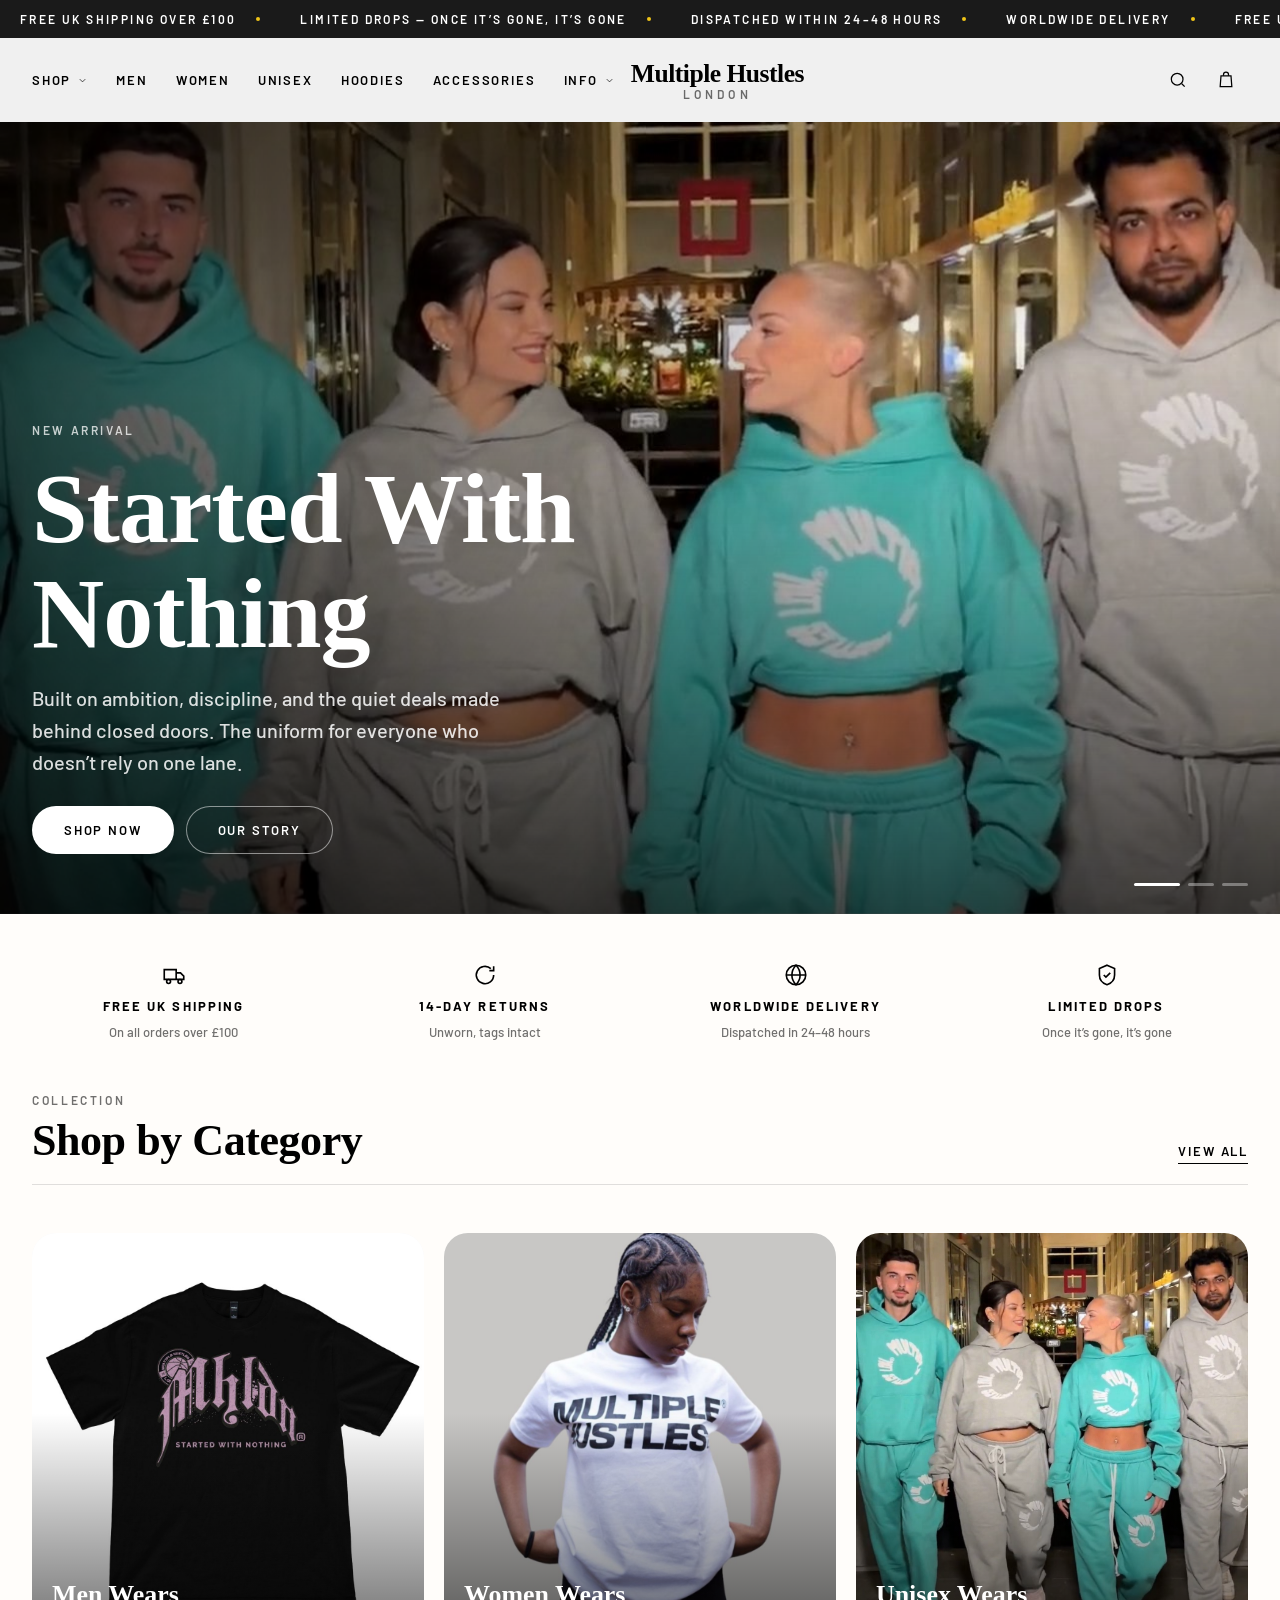
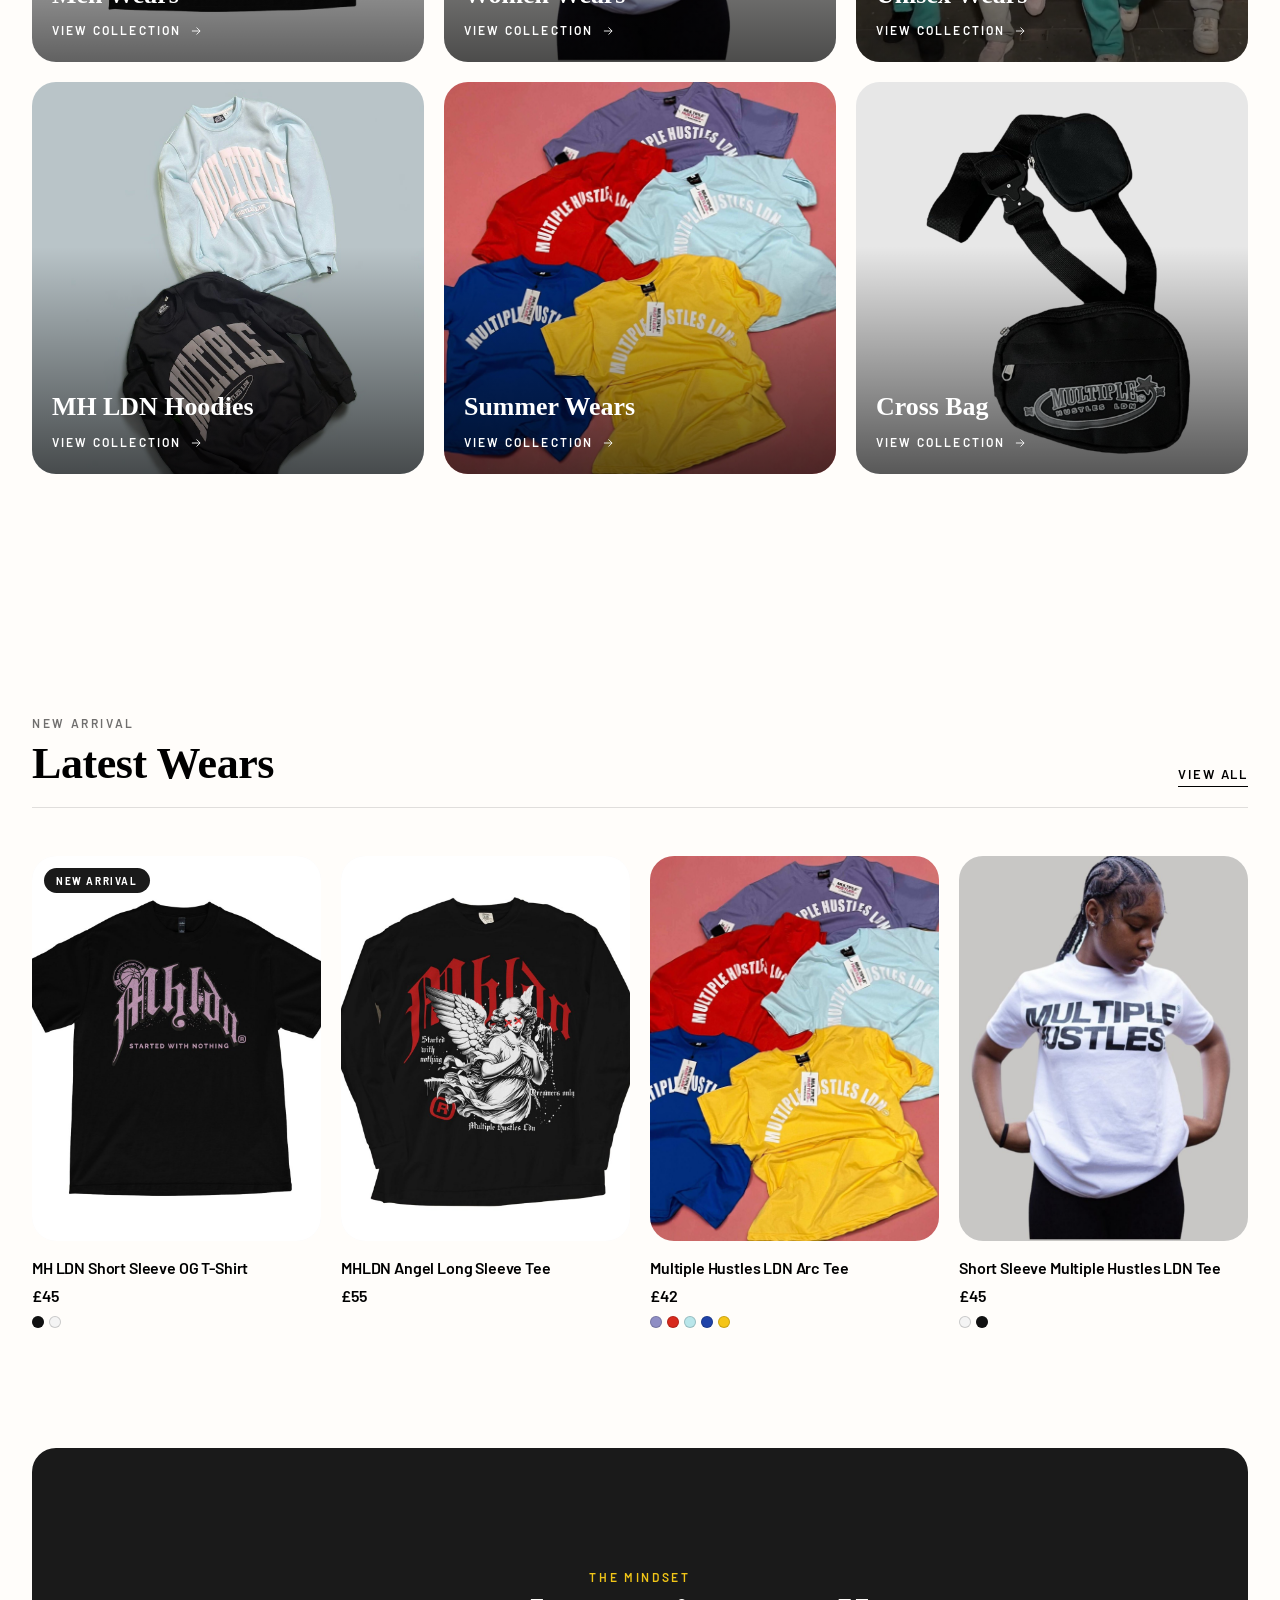
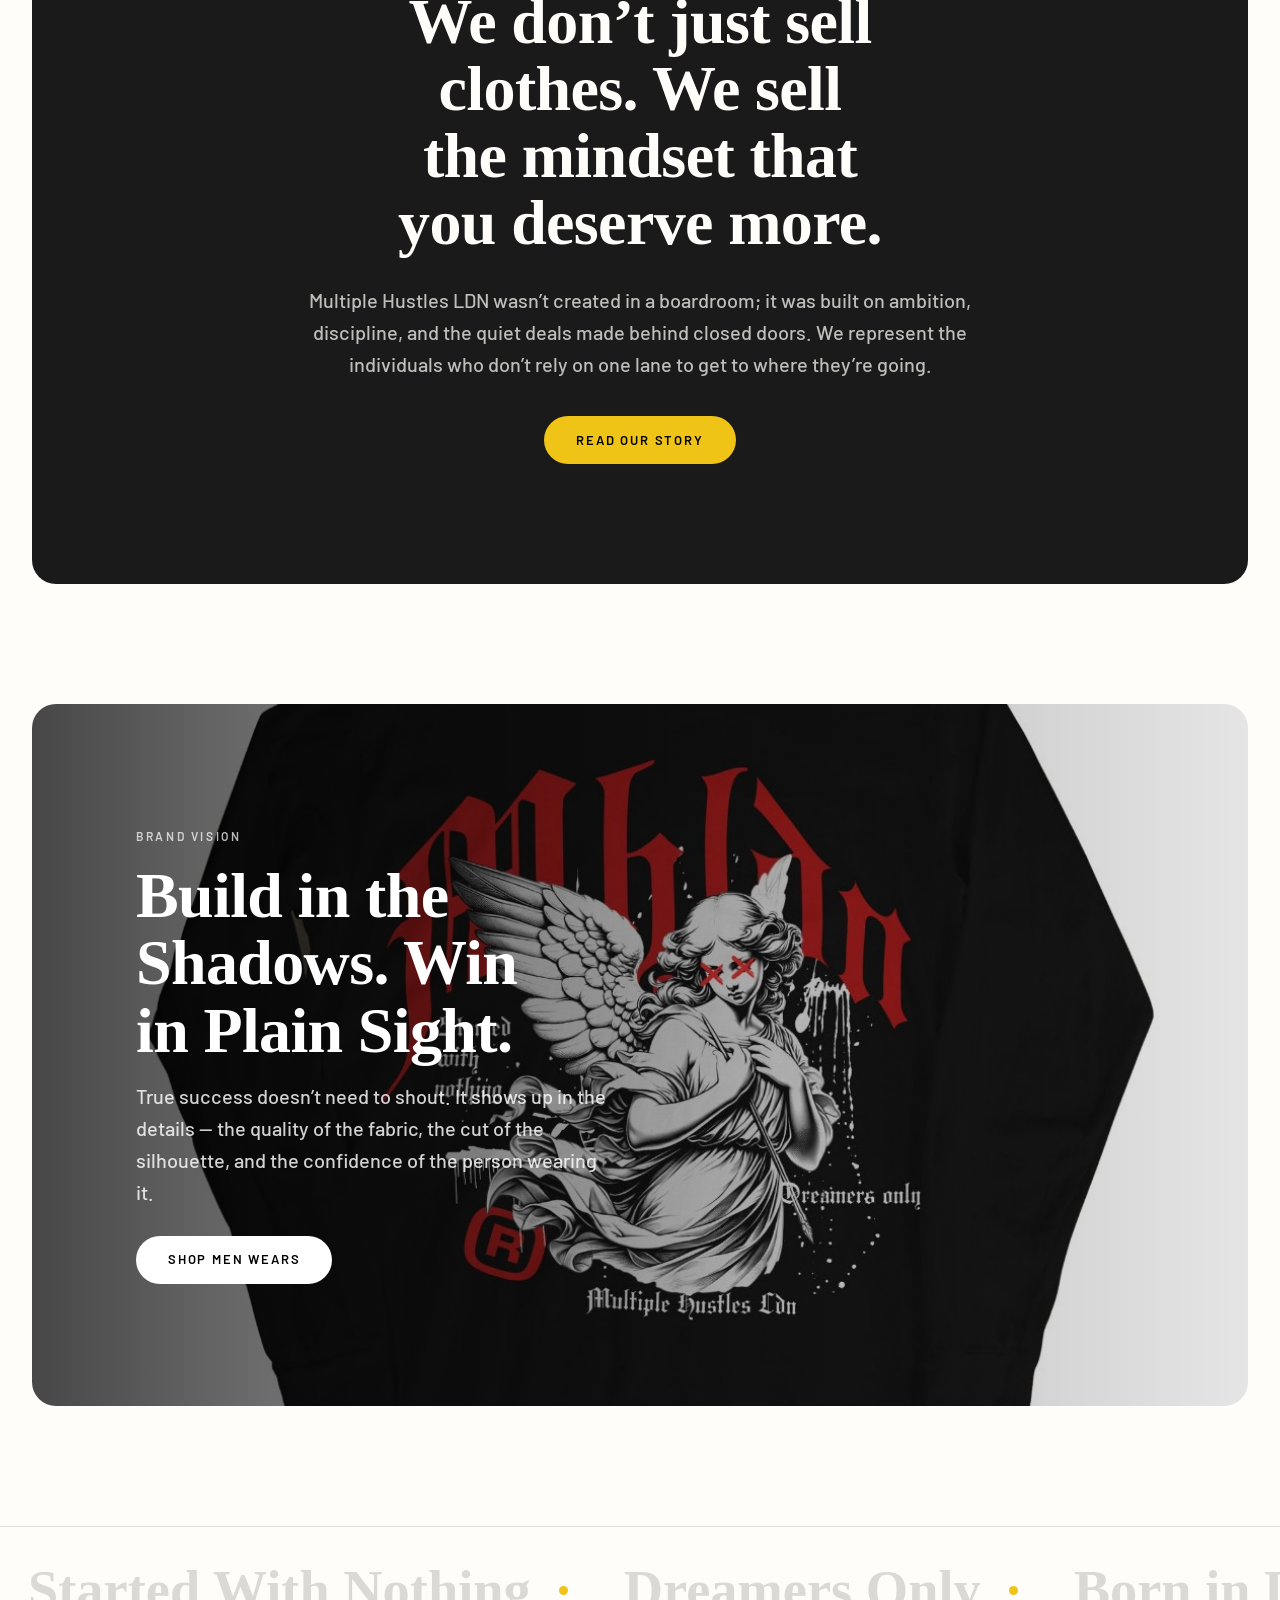
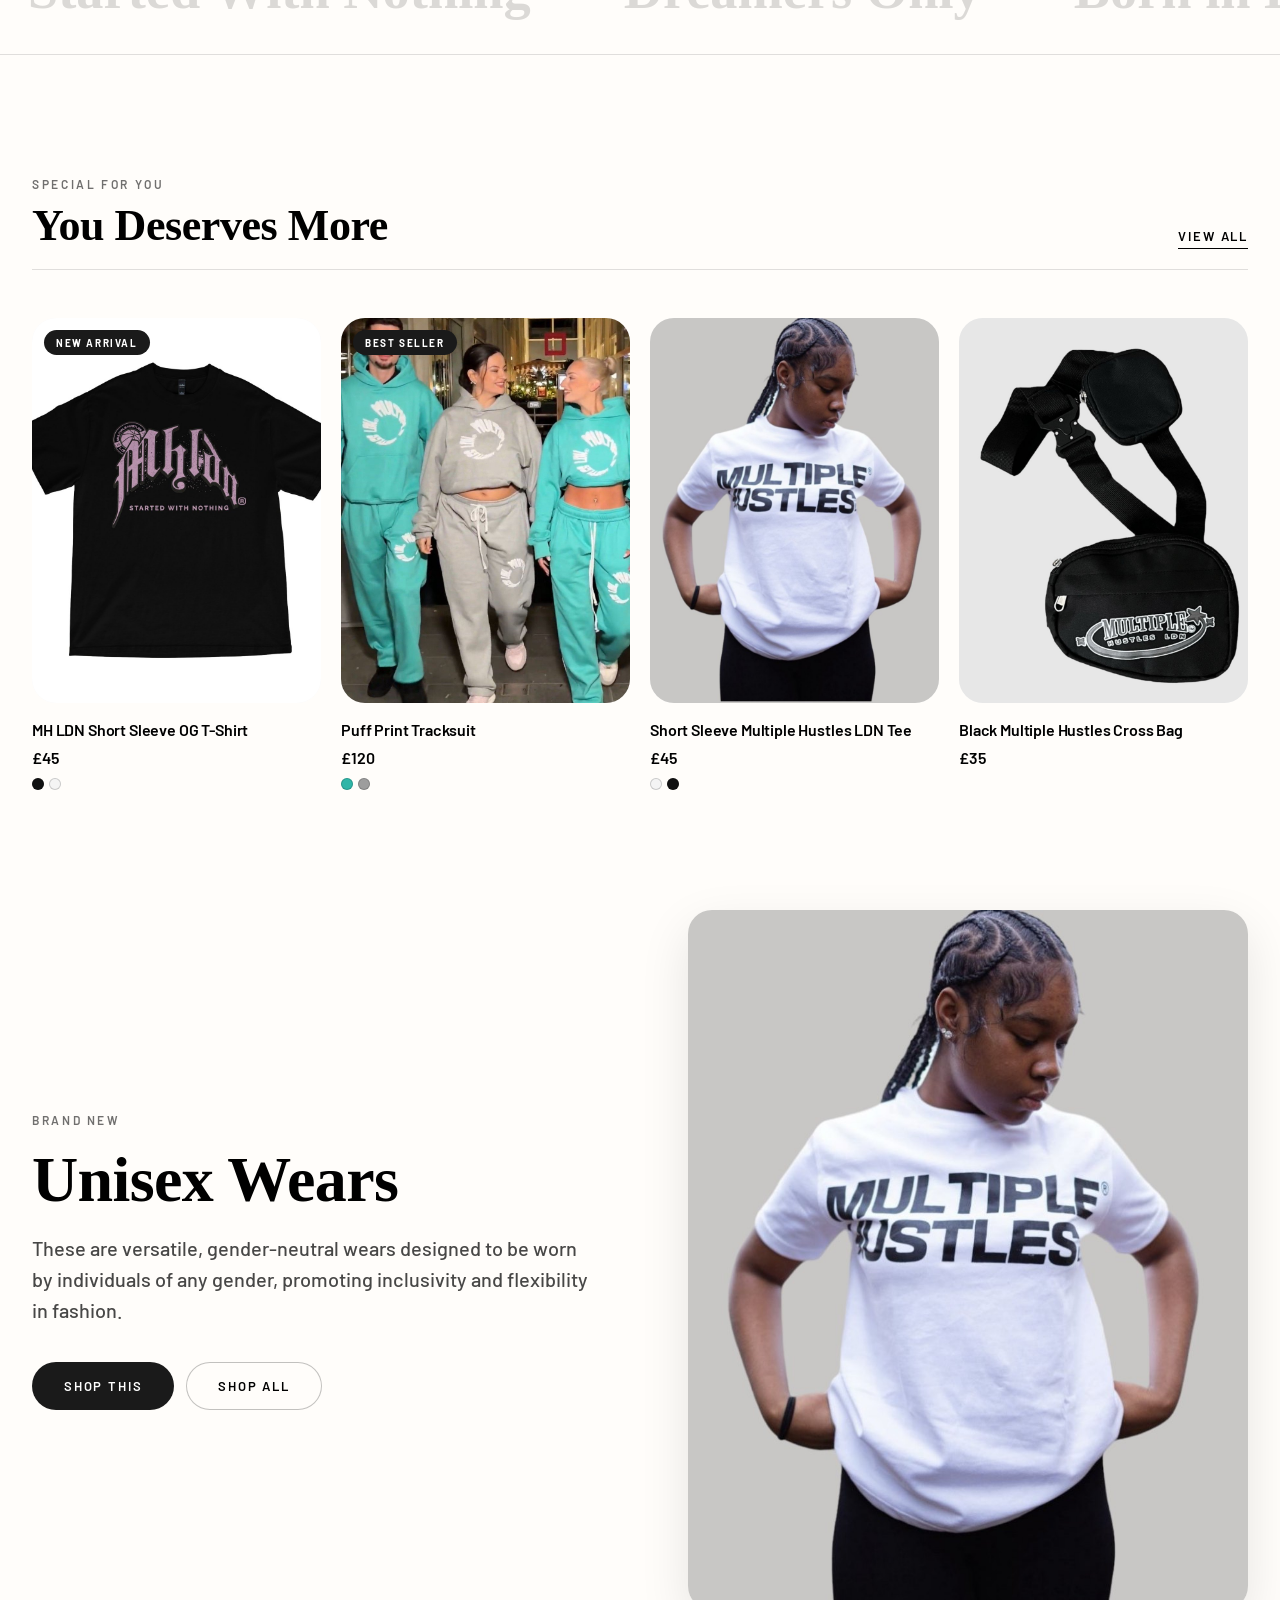
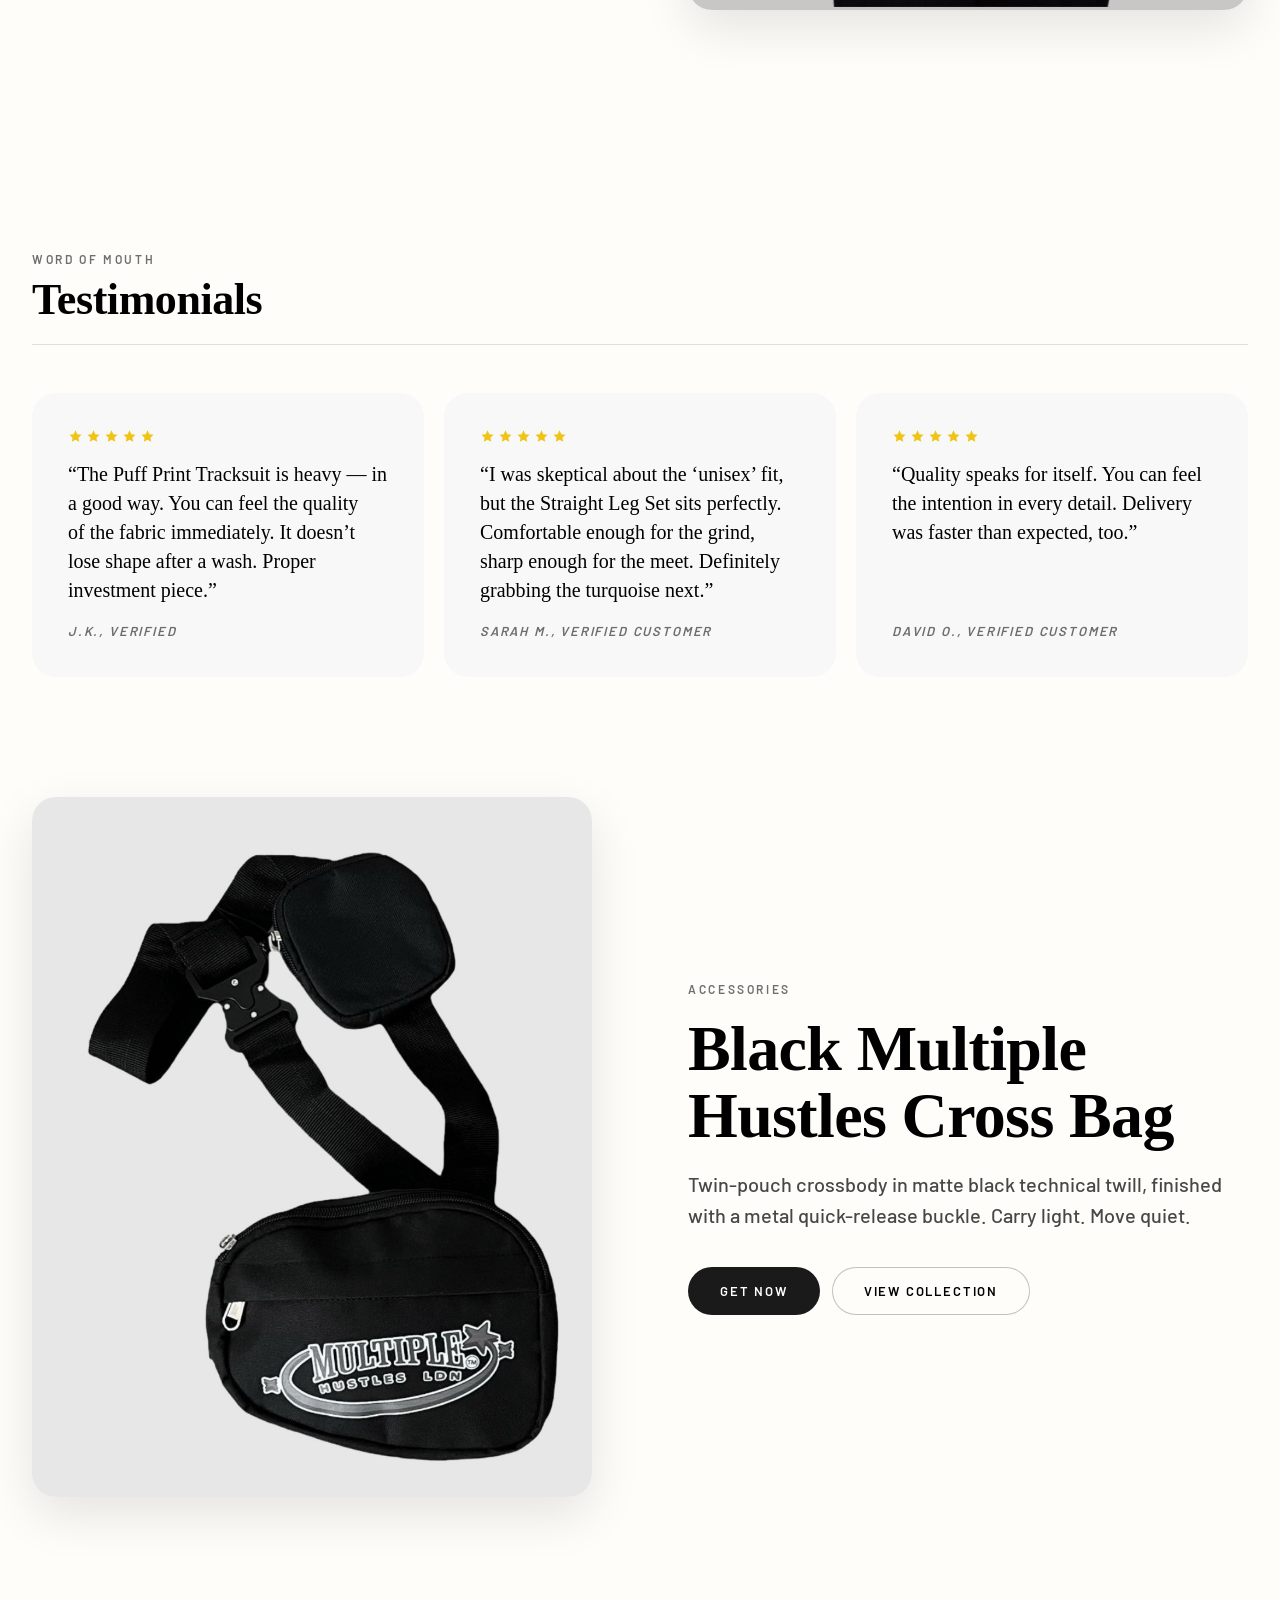
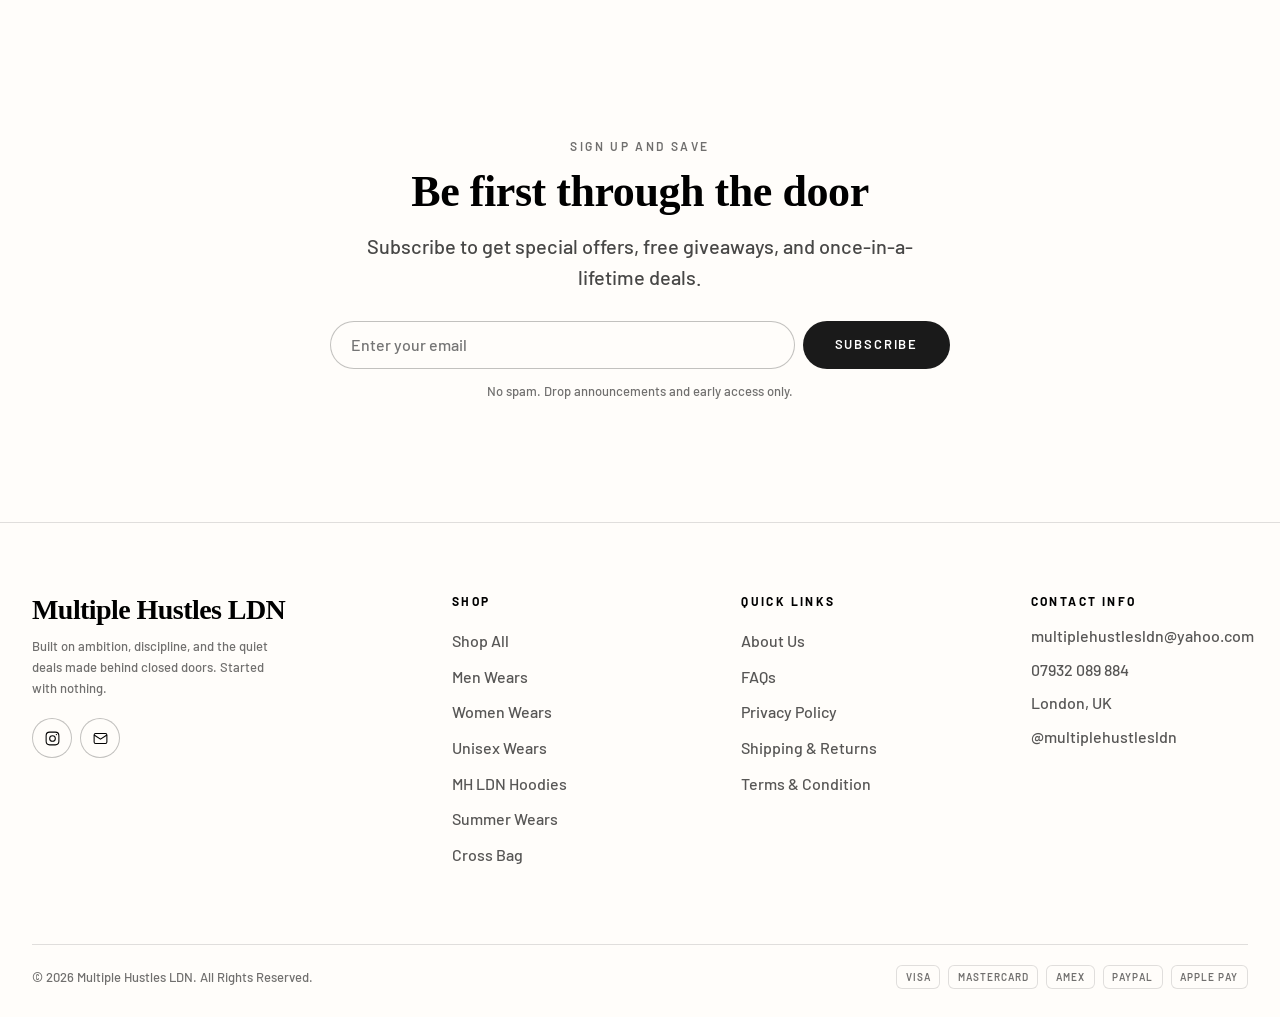
==== index.html @ ed295103 "Rebuild the storefront as a premium editorial site Full redesign of multiplehustlesldn.online. The b" ====
<!DOCTYPE html>
<html lang="en" class="no-js">
<head>
<meta charset="utf-8">
<meta name="viewport" content="width=device-width, initial-scale=1">
<title>Multiple Hustles LDN — Started With Nothing</title>
<meta name="description" content="Multiple Hustles LDN. Limited-drop London streetwear built on ambition and discipline — heavyweight tees, puff-print tracksuits and unisex essentials. Free UK shipping over £100.">
<link rel="preload" href="assets/fonts/crimson-pro-700-latin.woff2" as="font" type="font/woff2" crossorigin>
<link rel="preload" href="assets/fonts/barlow-500-latin.woff2" as="font" type="font/woff2" crossorigin>
<link rel="stylesheet" href="assets/css/theme.css">
<link rel="icon" href="data:image/svg+xml,<svg xmlns='http://www.w3.org/2000/svg' viewBox='0 0 32 32'><rect width='32' height='32' rx='7' fill='%231a1a1a'/><text x='16' y='22' font-family='Georgia,serif' font-size='15' font-weight='700' fill='%23fffdfa' text-anchor='middle'>M</text></svg>">
<meta property="og:title" content="Multiple Hustles LDN — Started With Nothing">
<meta property="og:description" content="Limited-drop London streetwear for the ones who don't rely on one lane.">
<meta property="og:type" content="website">
<meta property="og:image" content="assets/img/tracksuit-lifestyle.jpg">
<script type="module" src="assets/js/site.js"></script>
<script type="module" src="assets/js/home.js"></script>
</head>
<body>

<a class="skip-link" href="#main">Skip to content</a>

<svg width="0" height="0" style="position:absolute" aria-hidden="true" focusable="false">
  <symbol id="i-star" viewBox="0 0 24 24" fill="currentColor"><path d="m12 2 2.9 6.2 6.6.9-4.8 4.7 1.2 6.7L12 17.3 6.1 20.5l1.2-6.7L2.5 9.1l6.6-.9L12 2Z"/></symbol>
  <symbol id="i-truck" viewBox="0 0 24 24" fill="none" stroke="currentColor" stroke-width="1.5"><path d="M3 7h11v9H3zM14 10h4l3 3v3h-7z"/><circle cx="7" cy="18" r="1.8"/><circle cx="17.5" cy="18" r="1.8"/></symbol>
  <symbol id="i-refresh" viewBox="0 0 24 24" fill="none" stroke="currentColor" stroke-width="1.5"><path d="M20 12a8 8 0 1 1-2.6-5.9"/><path d="M20 4v4h-4"/></symbol>
  <symbol id="i-globe" viewBox="0 0 24 24" fill="none" stroke="currentColor" stroke-width="1.5"><circle cx="12" cy="12" r="9"/><path d="M3 12h18M12 3c2.5 2.6 3.8 5.7 3.8 9S14.5 18.4 12 21c-2.5-2.6-3.8-5.7-3.8-9S9.5 5.6 12 3Z"/></symbol>
  <symbol id="i-shield" viewBox="0 0 24 24" fill="none" stroke="currentColor" stroke-width="1.5"><path d="M12 3l7 3v6c0 4.2-2.9 7.6-7 9-4.1-1.4-7-4.8-7-9V6l7-3Z"/><path d="m9 12 2 2 4-4"/></symbol>
</svg>

<div data-site-header></div>

<main id="main">

  <!-- ============================================================ Hero -->
  <section class="hero" data-hero aria-label="Featured collections">

    <div class="hero__slide is-active">
      <div class="hero__media">
        <img style="--focal:50% 10%" src="assets/img/tracksuit-lifestyle.jpg" alt="Four people walking through a London arcade in matching turquoise and grey Multiple Hustles LDN tracksuits" width="1284" height="1403" fetchpriority="high">
      </div>
      <div class="container">
        <div class="hero__content">
          <p class="eyebrow hero__eyebrow">New Arrival</p>
          <h1 class="hero__title">Started With Nothing</h1>
          <p class="hero__text">Built on ambition, discipline, and the quiet deals made behind closed doors. The uniform for everyone who doesn’t rely on one lane.</p>
          <div class="hero__cta">
            <a class="btn btn--light" href="collection.html?c=all">Shop Now</a>
            <a class="btn btn--outline" href="about.html" style="--btn-fg:#fff;box-shadow:inset 0 0 0 1px rgba(255,255,255,.5)">Our Story</a>
          </div>
        </div>
      </div>
    </div>

    <div class="hero__slide">
      <div class="hero__media">
        <img style="--focal:50% 50%" src="assets/img/crewneck-puff-pair.jpg" alt="Ice blue and black puff-print crewneck sweatshirts laid flat" width="1280" height="1280" loading="lazy">
      </div>
      <div class="container">
        <div class="hero__content">
          <p class="eyebrow hero__eyebrow">Heavyweight Fleece</p>
          <h2 class="hero__title">The Puff Print Edit</h2>
          <p class="hero__text">380gsm brushed-back fleece with a raised puff lockup. Heavy — in a good way. It doesn’t lose shape after a wash.</p>
          <div class="hero__cta">
            <a class="btn btn--light" href="collection.html?c=mh-ldn-hoodies">Shop Hoodies</a>
          </div>
        </div>
      </div>
    </div>

    <div class="hero__slide">
      <div class="hero__media">
        <img style="--focal:50% 50%" src="assets/img/tees-flatlay.jpg" alt="Multiple Hustles LDN arc tees laid out in lilac, red, ice blue, royal blue and yellow" width="2048" height="2048" loading="lazy">
      </div>
      <div class="container">
        <div class="hero__content">
          <p class="eyebrow hero__eyebrow">Shop Today</p>
          <h2 class="hero__title">The Full Colour Run</h2>
          <p class="hero__text">The arc tee in five colourways. Limited drop — once it’s gone, it’s gone.</p>
          <div class="hero__cta">
            <a class="btn btn--light" href="collection.html?c=winter-wear">Shop Summer Wears</a>
          </div>
        </div>
      </div>
    </div>

    <div class="hero__dots" role="tablist" aria-label="Choose slide">
      <button class="hero__dot is-active" type="button" role="tab" aria-label="Slide 1"></button>
      <button class="hero__dot" type="button" role="tab" aria-label="Slide 2"></button>
      <button class="hero__dot" type="button" role="tab" aria-label="Slide 3"></button>
    </div>
  </section>

  <!-- ====================================================== Value props -->
  <section class="section section--tight">
    <div class="container">
      <ul class="values">
        <li class="value" data-reveal>
          <svg aria-hidden="true"><use href="#i-truck"/></svg>
          <h3>Free UK Shipping</h3>
          <p>On all orders over £100</p>
        </li>
        <li class="value" data-reveal>
          <svg aria-hidden="true"><use href="#i-refresh"/></svg>
          <h3>14-Day Returns</h3>
          <p>Unworn, tags intact</p>
        </li>
        <li class="value" data-reveal>
          <svg aria-hidden="true"><use href="#i-globe"/></svg>
          <h3>Worldwide Delivery</h3>
          <p>Dispatched in 24–48 hours</p>
        </li>
        <li class="value" data-reveal>
          <svg aria-hidden="true"><use href="#i-shield"/></svg>
          <h3>Limited Drops</h3>
          <p>Once it’s gone, it’s gone</p>
        </li>
      </ul>
    </div>
  </section>

  <!-- ==================================================== Collections -->
  <section class="section section--flush-top" aria-labelledby="collections-heading">
    <div class="container">
      <div class="section-head">
        <div class="section-head__meta">
          <p class="eyebrow">Collection</p>
          <h2 class="section-head__title" id="collections-heading">Shop by Category</h2>
        </div>
        <a class="link" href="collections.html">View all</a>
      </div>
      <div class="collection-grid" data-collection-list></div>
    </div>
  </section>

  <!-- ================================================== New arrivals -->
  <section class="section" aria-labelledby="new-heading">
    <div class="container">
      <div class="section-head">
        <div class="section-head__meta">
          <p class="eyebrow">New Arrival</p>
          <h2 class="section-head__title" id="new-heading">Latest Wears</h2>
        </div>
        <a class="link" href="collection.html?c=all">View all</a>
      </div>
      <div class="product-grid" data-featured-new></div>
    </div>
  </section>

  <!-- ====================================================== Manifesto -->
  <section class="section section--flush-top">
    <div class="container">
      <div class="manifesto" data-reveal>
        <p class="eyebrow">The Mindset</p>
        <h2 class="manifesto__title">We don’t just sell clothes. We sell the mindset that you deserve more.</h2>
        <p class="manifesto__text">Multiple Hustles LDN wasn’t created in a boardroom; it was built on ambition, discipline, and the quiet deals made behind closed doors. We represent the individuals who don’t rely on one lane to get to where they’re going.</p>
        <a class="btn btn--gold" href="about.html" style="margin-top:var(--space-7)">Read Our Story</a>
      </div>
    </div>
  </section>

  <!-- ============================================= Editorial overlay -->
  <section class="section section--flush-top">
    <div class="container">
      <article class="editorial" data-reveal>
        <div class="editorial__media">
          <img src="assets/img/tee-angel-longsleeve.jpg" alt="Black long sleeve tee with an oxblood MHLDN wordmark and renaissance angel graphic" width="1200" height="1200" loading="lazy">
        </div>
        <div class="container">
          <div class="editorial__body">
            <p class="eyebrow" style="color:rgba(255,255,255,.72)">Brand Vision</p>
            <h2 class="editorial__title">Build in the Shadows. Win in Plain Sight.</h2>
            <p class="editorial__text">True success doesn’t need to shout. It shows up in the details — the quality of the fabric, the cut of the silhouette, and the confidence of the person wearing it.</p>
            <a class="btn btn--light" href="collection.html?c=men-wears">Shop Men Wears</a>
          </div>
        </div>
      </article>
    </div>
  </section>

  <!-- ========================================================== Strip -->
  <div class="strip" aria-hidden="true">
    <div class="strip__track">
      <div class="strip__group">
        <span class="strip__item">Started With Nothing</span>
        <span class="strip__item">Dreamers Only</span>
        <span class="strip__item">Born in London</span>
        <span class="strip__item">Limited Drops</span>
      </div>
      <div class="strip__group">
        <span class="strip__item">Started With Nothing</span>
        <span class="strip__item">Dreamers Only</span>
        <span class="strip__item">Born in London</span>
        <span class="strip__item">Limited Drops</span>
      </div>
    </div>
  </div>

  <!-- ================================================ Curated edit -->
  <section class="section" aria-labelledby="curated-heading">
    <div class="container">
      <div class="section-head">
        <div class="section-head__meta">
          <p class="eyebrow">Special For You</p>
          <h2 class="section-head__title" id="curated-heading">You Deserves More</h2>
        </div>
        <a class="link" href="collection.html?c=you-deserves-more-1">View all</a>
      </div>
      <div class="product-grid" data-featured-curated></div>
    </div>
  </section>

  <!-- =================================================== Unisex split -->
  <section class="section section--flush-top">
    <div class="container">
      <div class="split split--reverse">
        <div class="split__media" data-reveal>
          <img src="assets/img/tee-arc-white-model.jpg" alt="Model wearing a white Multiple Hustles LDN block-logo tee" width="1080" height="1080" loading="lazy">
        </div>
        <div data-reveal>
          <p class="eyebrow">Brand New</p>
          <h2 class="split__title">Unisex Wears</h2>
          <p class="lede">These are versatile, gender-neutral wears designed to be worn by individuals of any gender, promoting inclusivity and flexibility in fashion.</p>
          <div style="display:flex;flex-wrap:wrap;gap:var(--space-3);margin-top:var(--space-7)">
            <a class="btn" href="collection.html?c=unisex-wears">Shop This</a>
            <a class="btn btn--outline" href="collection.html?c=all">Shop All</a>
          </div>
        </div>
      </div>
    </div>
  </section>

  <!-- ================================================== Testimonials -->
  <section class="section" aria-labelledby="testimonials-heading">
    <div class="container">
      <div class="section-head">
        <div class="section-head__meta">
          <p class="eyebrow">Word of Mouth</p>
          <h2 class="section-head__title" id="testimonials-heading">Testimonials</h2>
        </div>
      </div>
      <div class="testimonial-grid">
        <blockquote class="testimonial" data-reveal>
          <div class="testimonial__stars" aria-label="5 out of 5 stars">
            <svg aria-hidden="true"><use href="#i-star"/></svg>
            <svg aria-hidden="true"><use href="#i-star"/></svg>
            <svg aria-hidden="true"><use href="#i-star"/></svg>
            <svg aria-hidden="true"><use href="#i-star"/></svg>
            <svg aria-hidden="true"><use href="#i-star"/></svg>
          </div>
          <p class="testimonial__quote">“The Puff Print Tracksuit is heavy — in a good way. You can feel the quality of the fabric immediately. It doesn’t lose shape after a wash. Proper investment piece.”</p>
          <cite class="testimonial__author">J.K., Verified</cite>
        </blockquote>

        <blockquote class="testimonial" data-reveal>
          <div class="testimonial__stars" aria-label="5 out of 5 stars">
            <svg aria-hidden="true"><use href="#i-star"/></svg>
            <svg aria-hidden="true"><use href="#i-star"/></svg>
            <svg aria-hidden="true"><use href="#i-star"/></svg>
            <svg aria-hidden="true"><use href="#i-star"/></svg>
            <svg aria-hidden="true"><use href="#i-star"/></svg>
          </div>
          <p class="testimonial__quote">“I was skeptical about the ‘unisex’ fit, but the Straight Leg Set sits perfectly. Comfortable enough for the grind, sharp enough for the meet. Definitely grabbing the turquoise next.”</p>
          <cite class="testimonial__author">Sarah M., Verified Customer</cite>
        </blockquote>

        <blockquote class="testimonial" data-reveal>
          <div class="testimonial__stars" aria-label="5 out of 5 stars">
            <svg aria-hidden="true"><use href="#i-star"/></svg>
            <svg aria-hidden="true"><use href="#i-star"/></svg>
            <svg aria-hidden="true"><use href="#i-star"/></svg>
            <svg aria-hidden="true"><use href="#i-star"/></svg>
            <svg aria-hidden="true"><use href="#i-star"/></svg>
          </div>
          <p class="testimonial__quote">“Quality speaks for itself. You can feel the intention in every detail. Delivery was faster than expected, too.”</p>
          <cite class="testimonial__author">David O., Verified Customer</cite>
        </blockquote>
      </div>
    </div>
  </section>

  <!-- =================================================== Accessories -->
  <section class="section section--flush-top">
    <div class="container">
      <div class="split">
        <div class="split__media" data-reveal>
          <img src="assets/img/cross-bag-black.jpg" alt="Black Multiple Hustles LDN twin-pouch crossbody bag" width="1200" height="1200" loading="lazy">
        </div>
        <div data-reveal>
          <p class="eyebrow">Accessories</p>
          <h2 class="split__title">Black Multiple Hustles Cross Bag</h2>
          <p class="lede">Twin-pouch crossbody in matte black technical twill, finished with a metal quick-release buckle. Carry light. Move quiet.</p>
          <div style="display:flex;flex-wrap:wrap;gap:var(--space-3);margin-top:var(--space-7)">
            <a class="btn" href="product.html?p=black-multiple-hustles-cross-bag">Get Now</a>
            <a class="btn btn--outline" href="collection.html?c=you-deserves-more">View Collection</a>
          </div>
        </div>
      </div>
    </div>
  </section>

  <!-- ==================================================== Newsletter -->
  <section class="section">
    <div class="container">
      <div class="newsletter" data-reveal>
        <p class="eyebrow">Sign up and save</p>
        <h2 class="newsletter__title">Be first through the door</h2>
        <p class="lede">Subscribe to get special offers, free giveaways, and once-in-a-lifetime deals.</p>
        <form class="field-inline" data-newsletter novalidate>
          <label class="visually-hidden" for="newsletter-email">Email address</label>
          <input id="newsletter-email" type="email" name="email" placeholder="Enter your email" required autocomplete="email">
          <button class="btn" type="submit">Subscribe</button>
        </form>
        <p class="form-note">No spam. Drop announcements and early access only.</p>
      </div>
    </div>
  </section>

</main>

<div data-site-footer></div>
</body>
</html>
---- assets/css/theme.css ----
/* ==========================================================================
   Multiple Hustles LDN — Theme
   Design language: editorial luxury commerce.
   Warm paper ground, high-contrast ink, serif display, tight sans utility type,
   pill actions, generous negative space, soft-lifted blocks.
   ========================================================================== */

@import url('../fonts/fonts.css');

/* --------------------------------------------------------------------------
   1. Tokens
   -------------------------------------------------------------------------- */

:root {
  /* Colour — stored as raw channels so opacity can be composed inline. */
  --paper: 255 253 250;
  --ink: 0 0 0;
  --ink-soft: 26 26 26;
  --card: 248 248 248;
  --header: 240 240 240;
  --gold: 240 196 23;
  --oxblood: 71 4 4;
  --white: 255 255 255;

  --border: rgb(var(--ink) / 0.12);
  --border-strong: rgb(var(--ink) / 0.24);
  --muted: rgb(var(--ink) / 0.56);

  /* Type */
  --font-display: 'Crimson Pro', 'Iowan Old Style', 'Palatino Linotype', Palatino, Georgia, serif;
  --font-body: 'Barlow', -apple-system, BlinkMacSystemFont, 'Segoe UI', Helvetica, Arial, sans-serif;

  --text-xs: 0.625rem;
  --text-sm: 0.6875rem;
  --text-base: 0.8125rem;
  --text-lg: 1rem;

  --display-xs: clamp(1.5rem, 1.2rem + 1.5vw, 2rem);
  --display-sm: clamp(1.875rem, 1.4rem + 2.4vw, 2.75rem);
  --display-md: clamp(2.25rem, 1.5rem + 3.6vw, 4rem);
  --display-lg: clamp(2.75rem, 1.4rem + 6.4vw, 6.25rem);

  /* Space scale */
  --space-1: 0.25rem;
  --space-2: 0.5rem;
  --space-3: 0.75rem;
  --space-4: 1rem;
  --space-5: 1.25rem;
  --space-6: 1.75rem;
  --space-7: 2.25rem;
  --space-8: 3rem;
  --space-9: 3.75rem;
  --space-10: 4.5rem;
  --space-12: 6rem;
  --space-14: 7.5rem;

  /* Layout */
  --container: 1700px;
  --container-narrow: 1450px;
  --gutter: 1.25rem;
  --section-space: var(--space-10);
  --header-height: 68px;

  /* Shape */
  --radius-sm: 0.375rem;
  --radius: 0.75rem;
  --radius-block: 1.5rem;
  --radius-pill: 3.75rem;

  --shadow-sm: 0 2px 8px rgb(var(--ink) / 0.08);
  --shadow-block: 0 18px 50px rgb(var(--ink) / 0.1);
  --shadow-lift: 0 26px 70px rgb(var(--ink) / 0.16);

  /* Motion */
  --ease: cubic-bezier(0.2, 0.7, 0.3, 1);
  --ease-out: cubic-bezier(0.16, 1, 0.3, 1);
  --dur: 0.45s;
}

@media (min-width: 1000px) {
  :root {
    --text-xs: 0.75rem;
    --text-sm: 0.8125rem;
    --text-base: 1rem;
    --text-lg: 1.25rem;
    --gutter: 2rem;
    --section-space: var(--space-14);
    --header-height: 84px;
  }
}

/* --------------------------------------------------------------------------
   2. Reset
   -------------------------------------------------------------------------- */

*,
*::before,
*::after { box-sizing: border-box; }

* { margin: 0; }

html {
  -webkit-text-size-adjust: 100%;
  scroll-behavior: smooth;
}

body {
  background-color: rgb(var(--paper));
  color: rgb(var(--ink));
  font-family: var(--font-body);
  font-weight: 500;
  font-size: var(--text-base);
  line-height: 1.6;
  -webkit-font-smoothing: antialiased;
  -moz-osx-font-smoothing: grayscale;
  overflow-x: hidden;
}

body.is-locked { overflow: hidden; }

img, svg, video { display: block; max-width: 100%; }
img { height: auto; }

button, input, select, textarea {
  font: inherit;
  color: inherit;
}

button { background: none; border: 0; cursor: pointer; padding: 0; }

a { color: inherit; text-decoration: none; }

ul, ol { list-style: none; padding: 0; }

h1, h2, h3, h4, h5 {
  font-family: var(--font-display);
  font-weight: 700;
  line-height: 1.05;
  letter-spacing: -0.01em;
  text-wrap: balance;
}

:focus-visible {
  outline: 2px solid rgb(var(--ink));
  outline-offset: 3px;
  border-radius: 2px;
}

::selection { background: rgb(var(--ink)); color: rgb(var(--paper)); }

.visually-hidden {
  position: absolute;
  width: 1px; height: 1px;
  padding: 0; margin: -1px;
  overflow: hidden;
  clip: rect(0 0 0 0);
  white-space: nowrap;
}

.skip-link {
  position: absolute;
  top: -100px; left: var(--gutter);
  z-index: 200;
  background: rgb(var(--ink));
  color: rgb(var(--paper));
  padding: var(--space-3) var(--space-5);
  border-radius: var(--radius-pill);
  transition: top 0.2s;
}
.skip-link:focus { top: var(--space-3); }

/* --------------------------------------------------------------------------
   3. Layout primitives
   -------------------------------------------------------------------------- */

.container {
  width: 100%;
  max-width: var(--container);
  margin-inline: auto;
  padding-inline: var(--gutter);
}

.container--narrow { max-width: var(--container-narrow); }
.container--reading { max-width: 780px; }

.section { padding-block: var(--section-space); }
.section--tight { padding-block: var(--space-8); }
.section--flush-top { padding-block-start: 0; }

/* --------------------------------------------------------------------------
   4. Type utilities
   -------------------------------------------------------------------------- */

.eyebrow {
  font-size: var(--text-xs);
  font-weight: 600;
  letter-spacing: 0.22em;
  text-transform: uppercase;
  color: var(--muted);
}

.display-lg { font-size: var(--display-lg); }
.display-md { font-size: var(--display-md); }
.display-sm { font-size: var(--display-sm); }
.display-xs { font-size: var(--display-xs); }

.lede {
  font-size: var(--text-lg);
  line-height: 1.55;
  color: rgb(var(--ink) / 0.72);
  text-wrap: pretty;
}

.text-muted { color: var(--muted); }

.rte p { margin-block: 0 1em; text-wrap: pretty; }
.rte p:last-child { margin-block-end: 0; }
.rte strong { font-weight: 700; }
.rte a { text-decoration: underline; text-underline-offset: 0.25em; }
.rte ul { display: grid; gap: var(--space-2); }
.rte ul li { position: relative; padding-inline-start: var(--space-5); }
.rte ul li::before {
  content: '';
  position: absolute;
  left: 0; top: 0.7em;
  width: 6px; height: 1px;
  background: currentColor;
  opacity: 0.5;
}

/* Section header — serif title left, action right, hairline beneath. */
.section-head {
  display: flex;
  flex-wrap: wrap;
  align-items: end;
  justify-content: space-between;
  gap: var(--space-4);
  padding-block-end: var(--space-5);
  margin-block-end: var(--space-8);
  border-bottom: 1px solid var(--border);
}

.section-head__title { font-size: var(--display-sm); }
.section-head__meta { display: flex; flex-direction: column; gap: var(--space-2); }

/* --------------------------------------------------------------------------
   5. Buttons
   -------------------------------------------------------------------------- */

.btn {
  --btn-bg: rgb(var(--ink-soft));
  --btn-fg: rgb(var(--white));
  display: inline-flex;
  align-items: center;
  justify-content: center;
  gap: var(--space-2);
  min-height: 3rem;
  padding: 0.75rem 2rem;
  border-radius: var(--radius-pill);
  background: var(--btn-bg);
  color: var(--btn-fg);
  font-size: var(--text-sm);
  font-weight: 600;
  letter-spacing: 0.14em;
  text-transform: uppercase;
  white-space: nowrap;
  transition: transform var(--dur) var(--ease), box-shadow var(--dur) var(--ease),
              background-color var(--dur) var(--ease), color var(--dur) var(--ease);
}

.btn:hover { transform: translateY(-2px); box-shadow: var(--shadow-block); }
.btn:active { transform: translateY(0); }

.btn--outline {
  --btn-bg: transparent;
  --btn-fg: rgb(var(--ink));
  box-shadow: inset 0 0 0 1px var(--border-strong);
}
.btn--outline:hover {
  --btn-bg: rgb(var(--ink-soft));
  --btn-fg: rgb(var(--white));
}

.btn--light {
  --btn-bg: rgb(var(--white));
  --btn-fg: rgb(var(--ink));
}

.btn--gold {
  --btn-bg: rgb(var(--gold));
  --btn-fg: rgb(var(--ink));
}

.btn--full { width: 100%; }
.btn--sm { min-height: 2.5rem; padding: 0.5rem 1.5rem; }

/* Text link with a rule that draws in from the leading edge. */
.link {
  display: inline-block;
  font-size: var(--text-sm);
  font-weight: 600;
  letter-spacing: 0.14em;
  text-transform: uppercase;
  padding-block-end: 2px;
  background-image: linear-gradient(currentColor, currentColor);
  background-size: 100% 1px;
  background-repeat: no-repeat;
  background-position: 0 100%;
  transition: background-size var(--dur) var(--ease);
}
.link:hover { background-size: 0% 1px; background-position: 100% 100%; }

/* --------------------------------------------------------------------------
   6. Announcement marquee
   -------------------------------------------------------------------------- */

.announcement {
  background: rgb(var(--ink-soft));
  color: rgb(var(--white));
  overflow: hidden;
  padding-block: 0.6rem;
}

.marquee {
  display: flex;
  width: max-content;
  animation: marquee 34s linear infinite;
}

.marquee__group {
  display: flex;
  align-items: center;
  flex-shrink: 0;
}

.marquee__item {
  display: inline-flex;
  align-items: center;
  gap: var(--space-5);
  padding-inline: var(--space-5);
  font-size: var(--text-xs);
  font-weight: 600;
  letter-spacing: 0.2em;
  text-transform: uppercase;
  white-space: nowrap;
}

.marquee__item::after {
  content: '';
  width: 4px; height: 4px;
  border-radius: 50%;
  background: rgb(var(--gold));
}

@keyframes marquee {
  from { transform: translate3d(0, 0, 0); }
  to { transform: translate3d(-50%, 0, 0); }
}

.announcement:hover .marquee { animation-play-state: paused; }

/* --------------------------------------------------------------------------
   7. Header
   -------------------------------------------------------------------------- */

.header {
  position: sticky;
  top: 0;
  z-index: 60;
  background: rgb(var(--header));
  transition: background-color var(--dur) var(--ease), box-shadow var(--dur) var(--ease);
}

.header.is-stuck { box-shadow: 0 1px 0 var(--border), var(--shadow-sm); }

.header__inner {
  display: grid;
  grid-template-columns: 1fr auto 1fr;
  align-items: center;
  gap: var(--space-4);
  min-height: var(--header-height);
}

.header__nav { display: none; }

.header__logo {
  justify-self: center;
  font-family: var(--font-display);
  font-weight: 700;
  font-size: clamp(1.05rem, 0.8rem + 1.1vw, 1.6rem);
  line-height: 1;
  letter-spacing: -0.02em;
  text-align: center;
  white-space: nowrap;
}

.header__logo span {
  display: block;
  font-family: var(--font-body);
  font-size: var(--text-xs);
  font-weight: 600;
  letter-spacing: 0.34em;
  text-transform: uppercase;
  color: var(--muted);
  margin-block-start: 2px;
}

.header__actions {
  justify-self: end;
  display: flex;
  align-items: center;
  gap: var(--space-1);
}

.icon-btn {
  display: grid;
  place-items: center;
  width: 2.75rem;
  height: 2.75rem;
  border-radius: 50%;
  transition: background-color 0.3s var(--ease);
}
.icon-btn:hover { background: rgb(var(--ink) / 0.06); }
.icon-btn svg { width: 20px; height: 20px; }

.cart-count {
  position: absolute;
  transform: translate(12px, -12px);
  min-width: 17px;
  height: 17px;
  padding-inline: 4px;
  border-radius: var(--radius-pill);
  background: rgb(var(--ink-soft));
  color: rgb(var(--white));
  font-size: 10px;
  font-weight: 700;
  line-height: 17px;
  text-align: center;
}
.cart-count[hidden] { display: none; }

/* Desktop navigation */
@media (min-width: 1000px) {
  .header__nav {
    display: flex;
    align-items: center;
    gap: var(--space-6);
  }

  .header__burger { display: none; }

  .nav__list {
    display: flex;
    align-items: center;
    gap: var(--space-6);
  }

  .nav__chev { display: inline-flex; width: 11px; height: 11px; }
  .nav__chev svg { width: 100%; height: 100%; }

  .nav__link {
    display: inline-flex;
    align-items: center;
    gap: 6px;
    padding-block: var(--space-2);
    font-size: var(--text-sm);
    font-weight: 600;
    letter-spacing: 0.14em;
    text-transform: uppercase;
    position: relative;
  }

  .nav__link::after {
    content: '';
    position: absolute;
    left: 0; bottom: 0;
    width: 100%; height: 1px;
    background: currentColor;
    transform: scaleX(0);
    transform-origin: left;
    transition: transform var(--dur) var(--ease);
  }

  .nav__item:hover .nav__link::after,
  .nav__link[aria-current='page']::after { transform: scaleX(1); }

  .nav__item { position: relative; }

  .nav__panel {
    position: absolute;
    top: 100%;
    left: 50%;
    translate: -50% 0;
    min-width: 240px;
    padding: var(--space-5);
    margin-block-start: var(--space-3);
    background: rgb(var(--paper));
    border-radius: var(--radius-block);
    box-shadow: var(--shadow-block);
    opacity: 0;
    visibility: hidden;
    transform: translateY(8px);
    transition: opacity 0.3s var(--ease), transform 0.3s var(--ease), visibility 0.3s;
  }

  .nav__item:hover .nav__panel,
  .nav__item:focus-within .nav__panel {
    opacity: 1;
    visibility: visible;
    transform: translateY(0);
  }

  .nav__panel a {
    display: block;
    padding-block: var(--space-2);
    font-size: var(--text-base);
    color: rgb(var(--ink) / 0.7);
    transition: color 0.25s, padding-left 0.25s var(--ease);
  }
  .nav__panel a:hover { color: rgb(var(--ink)); padding-left: 6px; }
}

/* --------------------------------------------------------------------------
   8. Drawers & overlay
   -------------------------------------------------------------------------- */

.overlay {
  position: fixed;
  inset: 0;
  z-index: 90;
  background: rgb(var(--ink) / 0.4);
  backdrop-filter: blur(3px);
  opacity: 0;
  visibility: hidden;
  transition: opacity 0.4s var(--ease), visibility 0.4s;
}
.overlay.is-open { opacity: 1; visibility: visible; }

.drawer {
  position: fixed;
  top: 0;
  bottom: 0;
  z-index: 100;
  width: min(440px, 92vw);
  display: flex;
  flex-direction: column;
  background: rgb(var(--paper));
  transition: transform 0.5s var(--ease-out);
}

.drawer--end { right: 0; transform: translateX(101%); }
.drawer--start { left: 0; transform: translateX(-101%); }
.drawer.is-open { transform: translateX(0); }

.drawer__head {
  display: flex;
  align-items: center;
  justify-content: space-between;
  gap: var(--space-4);
  padding: var(--space-5) var(--space-6);
  border-bottom: 1px solid var(--border);
}

.drawer__title { font-size: var(--display-xs); }
.drawer__body { flex: 1; overflow-y: auto; padding: var(--space-6); }
.drawer__foot { padding: var(--space-6); border-top: 1px solid var(--border); }

/* Mobile menu list */
.menu-list > li { border-bottom: 1px solid var(--border); }
.menu-list > li:last-child { border-bottom: 0; }

.menu-list__link {
  display: flex;
  align-items: center;
  justify-content: space-between;
  gap: var(--space-4);
  width: 100%;
  padding-block: var(--space-4);
  font-family: var(--font-display);
  font-size: 1.5rem;
  font-weight: 700;
  text-align: left;
}

.menu-list__sub {
  display: grid;
  grid-template-rows: 0fr;
  transition: grid-template-rows 0.4s var(--ease);
}
.menu-list__sub > div { overflow: hidden; }
.menu-list__link[aria-expanded='true'] + .menu-list__sub { grid-template-rows: 1fr; }
.menu-list__link[aria-expanded='true'] .menu-list__chev { rotate: 180deg; }

.menu-list__chev {
  display: inline-flex;
  width: 18px;
  height: 18px;
  flex: none;
  transition: rotate 0.4s var(--ease);
}
.menu-list__chev svg { width: 100%; height: 100%; }

.menu-list__sub a {
  display: block;
  padding-block: var(--space-2);
  padding-inline-start: var(--space-4);
  color: rgb(var(--ink) / 0.68);
}
.menu-list__sub a:first-child { padding-block-start: 0; }
.menu-list__sub a:last-child { padding-block-end: var(--space-5); }

/* Cart lines */
.cart-line {
  display: grid;
  grid-template-columns: 84px 1fr;
  gap: var(--space-4);
  padding-block: var(--space-5);
  border-bottom: 1px solid var(--border);
}
.cart-line:first-child { padding-block-start: 0; }

.cart-line__media {
  aspect-ratio: 3 / 4;
  border-radius: var(--radius);
  overflow: hidden;
  background: rgb(var(--card));
}
.cart-line__media img { width: 100%; height: 100%; object-fit: cover; }

.cart-line__title { font-size: var(--text-base); font-weight: 600; line-height: 1.3; }
.cart-line__variant { font-size: var(--text-sm); color: var(--muted); }

.cart-line__foot {
  display: flex;
  align-items: center;
  justify-content: space-between;
  gap: var(--space-3);
  margin-block-start: var(--space-3);
}

.qty {
  display: inline-flex;
  align-items: center;
  border: 1px solid var(--border);
  border-radius: var(--radius-pill);
}
.qty button {
  width: 2rem; height: 2rem;
  display: grid; place-items: center;
  border-radius: 50%;
  font-size: 1rem;
  line-height: 1;
  transition: background-color 0.25s;
}
.qty button:hover { background: rgb(var(--ink) / 0.06); }
.qty output { min-width: 1.75rem; text-align: center; font-size: var(--text-sm); font-weight: 600; }

.cart-empty { text-align: center; padding-block: var(--space-10); }

.cart-total {
  display: flex;
  align-items: baseline;
  justify-content: space-between;
  margin-block-end: var(--space-4);
}
.cart-total dt { font-size: var(--text-sm); letter-spacing: 0.14em; text-transform: uppercase; }
.cart-total dd { font-family: var(--font-display); font-size: 1.5rem; font-weight: 700; }

/* Search */
.search-form {
  display: flex;
  align-items: center;
  gap: var(--space-3);
  border-bottom: 1px solid var(--border-strong);
  padding-block-end: var(--space-3);
}
.search-form input {
  flex: 1;
  border: 0;
  background: none;
  font-family: var(--font-display);
  font-size: 1.5rem;
  font-weight: 700;
}
.search-form input:focus { outline: none; }
.search-form input::placeholder { color: rgb(var(--ink) / 0.28); }

.search-results { margin-block-start: var(--space-6); display: grid; gap: var(--space-4); }

.search-result {
  display: grid;
  grid-template-columns: 64px 1fr;
  gap: var(--space-4);
  align-items: center;
}
.search-result__media {
  aspect-ratio: 1;
  border-radius: var(--radius-sm);
  overflow: hidden;
  background: rgb(var(--card));
}
.search-result__media img { width: 100%; height: 100%; object-fit: cover; }

/* --------------------------------------------------------------------------
   9. Hero slideshow
   -------------------------------------------------------------------------- */

.hero {
  position: relative;
  isolation: isolate;
  min-height: min(88vh, 900px);
  display: grid;
}

.hero__slide {
  grid-area: 1 / 1;
  position: relative;
  display: grid;
  align-items: end;
  opacity: 0;
  visibility: hidden;
  transition: opacity 1s var(--ease), visibility 1s;
}
.hero__slide.is-active { opacity: 1; visibility: visible; }

.hero__media { position: absolute; inset: 0; z-index: -1; overflow: hidden; }

.hero__media img {
  width: 100%;
  height: 100%;
  object-fit: cover;
  /* Portrait sources overflow a wide hero, so bias the crop toward the top
     of the frame where the subjects are. */
  object-position: var(--focal, 50% 18%);
}

/* Slow push-in on the active slide gives the still image life. */
.hero__slide.is-active .hero__media img { animation: heroZoom 9s var(--ease-out) forwards; }

@keyframes heroZoom {
  from { transform: scale(1.08); }
  to { transform: scale(1); }
}

/* Two passes: a vertical lift so the base copy always reads, plus a
   horizontal wash that anchors the text block against a busy photograph. */
.hero__media::after {
  content: '';
  position: absolute;
  inset: 0;
  background:
    linear-gradient(to right, rgb(0 0 0 / 0.66) 0%, rgb(0 0 0 / 0.2) 46%, rgb(0 0 0 / 0) 72%),
    linear-gradient(to top, rgb(0 0 0 / 0.7) 0%, rgb(0 0 0 / 0.3) 40%, rgb(0 0 0 / 0.04) 72%, rgb(0 0 0 / 0.24) 100%);
}

.hero__content {
  position: relative;
  padding-block: var(--space-10) var(--space-9);
  color: rgb(var(--white));
  max-width: 720px;
}

.hero__eyebrow { color: rgb(255 255 255 / 0.75); }

.hero__title {
  font-size: var(--display-lg);
  margin-block: var(--space-4) var(--space-4);
}

.hero__text {
  font-size: var(--text-lg);
  color: rgb(255 255 255 / 0.85);
  max-width: 46ch;
  margin-block-end: var(--space-6);
}

.hero__cta { display: flex; flex-wrap: wrap; gap: var(--space-3); }

.hero__dots {
  position: absolute;
  bottom: var(--space-6);
  right: var(--gutter);
  z-index: 3;
  display: flex;
  gap: var(--space-2);
}

.hero__dot {
  width: 26px;
  height: 3px;
  border-radius: var(--radius-pill);
  background: rgb(255 255 255 / 0.35);
  transition: background-color 0.4s, width 0.4s var(--ease);
}
.hero__dot.is-active { background: rgb(var(--white)); width: 46px; }

/* --------------------------------------------------------------------------
   10. Collection cards
   -------------------------------------------------------------------------- */

.collection-grid {
  display: grid;
  gap: var(--space-4);
  grid-template-columns: repeat(2, minmax(0, 1fr));
}

@media (min-width: 760px) {
  .collection-grid { grid-template-columns: repeat(3, minmax(0, 1fr)); gap: var(--space-5); }
  .collection-grid--wide { grid-template-columns: repeat(2, minmax(0, 1fr)); }
}

@media (min-width: 1200px) {
  .collection-grid--five { grid-template-columns: repeat(5, minmax(0, 1fr)); }
}

.collection-card {
  position: relative;
  display: block;
  border-radius: var(--radius-block);
  overflow: hidden;
  background: rgb(var(--card));
  isolation: isolate;
}

.collection-card__media { aspect-ratio: 3 / 4; overflow: hidden; }
.collection-card--wide .collection-card__media { aspect-ratio: 4 / 3; }

.collection-card__media img {
  width: 100%;
  height: 100%;
  object-fit: cover;
  transition: transform 1.1s var(--ease-out);
}
.collection-card:hover .collection-card__media img { transform: scale(1.06); }

.collection-card::after {
  content: '';
  position: absolute;
  inset: 0;
  background: linear-gradient(to top, rgb(0 0 0 / 0.62), rgb(0 0 0 / 0) 58%);
  z-index: 1;
}

.collection-card__body {
  position: absolute;
  inset-inline: 0;
  bottom: 0;
  z-index: 2;
  padding: var(--space-5);
  color: rgb(var(--white));
}

.collection-card__title {
  display: block;
  font-family: var(--font-display);
  font-weight: 700;
  line-height: 1.05;
  font-size: clamp(1.125rem, 0.9rem + 0.9vw, 1.75rem);
  margin-block-end: var(--space-2);
}

.collection-card__cta {
  display: inline-flex;
  align-items: center;
  gap: 8px;
  font-size: var(--text-xs);
  font-weight: 600;
  letter-spacing: 0.18em;
  text-transform: uppercase;
}

.collection-card__cta svg {
  width: 14px; height: 14px;
  transition: translate 0.4s var(--ease);
}
.collection-card:hover .collection-card__cta svg { translate: 5px 0; }

/* --------------------------------------------------------------------------
   11. Product cards
   -------------------------------------------------------------------------- */

.product-grid {
  display: grid;
  gap: var(--space-6) var(--space-4);
  grid-template-columns: repeat(2, minmax(0, 1fr));
}

@media (min-width: 760px) {
  .product-grid { grid-template-columns: repeat(3, minmax(0, 1fr)); gap: var(--space-8) var(--space-5); }
}
@media (min-width: 1100px) {
  .product-grid { grid-template-columns: repeat(4, minmax(0, 1fr)); }
}

.product-card { position: relative; display: flex; flex-direction: column; }

.product-card__media {
  position: relative;
  aspect-ratio: 3 / 4;
  border-radius: var(--radius-block);
  overflow: hidden;
  background: rgb(var(--card));
  margin-block-end: var(--space-4);
}

.product-card__media img {
  position: absolute;
  inset: 0;
  width: 100%;
  height: 100%;
  object-fit: cover;
  transition: opacity 0.6s var(--ease), transform 1.1s var(--ease-out);
}

.product-card__media img + img { opacity: 0; }
.product-card:hover .product-card__media img { transform: scale(1.04); }
.product-card:hover .product-card__media img + img { opacity: 1; }

.product-card__badge {
  position: absolute;
  top: var(--space-3);
  left: var(--space-3);
  z-index: 2;
  padding: 0.3rem 0.75rem;
  border-radius: var(--radius-pill);
  background: rgb(var(--ink-soft));
  color: rgb(var(--white));
  font-size: 10px;
  font-weight: 700;
  letter-spacing: 0.16em;
  text-transform: uppercase;
}
.product-card__badge--gold { background: rgb(var(--gold)); color: rgb(var(--ink)); }
.product-card__badge--out { background: rgb(var(--ink) / 0.45); }

/* Quick-add slides up from the base of the image on hover; always visible on touch. */
.product-card__quick {
  position: absolute;
  inset-inline: var(--space-3);
  bottom: var(--space-3);
  z-index: 2;
  opacity: 0;
  translate: 0 12px;
  transition: opacity 0.4s var(--ease), translate 0.4s var(--ease);
}

.product-card:hover .product-card__quick,
.product-card:focus-within .product-card__quick { opacity: 1; translate: 0 0; }

@media (hover: none) {
  .product-card__quick { opacity: 1; translate: 0 0; }
}

.product-card__title {
  font-family: var(--font-body);
  font-size: var(--text-base);
  font-weight: 600;
  line-height: 1.35;
}
.product-card__title a::after { content: ''; position: absolute; inset: 0; z-index: 1; }

.product-card__meta {
  display: flex;
  align-items: baseline;
  gap: var(--space-2);
  margin-block-start: var(--space-1);
}

.product-card__price { font-size: var(--text-base); font-weight: 600; }
.product-card__price--was { color: var(--muted); text-decoration: line-through; font-weight: 500; }

.product-card__swatches { display: flex; gap: 5px; margin-block-start: var(--space-2); }
.product-card__swatch {
  width: 12px; height: 12px;
  border-radius: 50%;
  box-shadow: inset 0 0 0 1px rgb(var(--ink) / 0.18);
}

/* --------------------------------------------------------------------------
   12. Editorial blocks
   -------------------------------------------------------------------------- */

.editorial {
  position: relative;
  border-radius: var(--radius-block);
  overflow: hidden;
  min-height: min(78vh, 760px);
  display: grid;
  align-items: center;
  isolation: isolate;
}

.editorial__media { position: absolute; inset: 0; z-index: -1; }
.editorial__media img { width: 100%; height: 100%; object-fit: cover; }
.editorial__media::after {
  content: '';
  position: absolute;
  inset: 0;
  background: linear-gradient(to right, rgb(0 0 0 / 0.72), rgb(0 0 0 / 0.25) 62%, rgb(0 0 0 / 0.1));
}

.editorial__body {
  position: relative;
  max-width: 620px;
  padding: var(--space-9) var(--space-6);
  color: rgb(var(--white));
}
@media (min-width: 1000px) { .editorial__body { padding: var(--space-10); } }

.editorial__title { font-size: var(--display-md); margin-block: var(--space-4); }
.editorial__text { color: rgb(255 255 255 / 0.82); margin-block-end: var(--space-6); font-size: var(--text-lg); }

/* Two-up split: image beside a stack of copy. */
.split {
  display: grid;
  gap: var(--space-8);
  align-items: center;
}
@media (min-width: 1000px) {
  .split { grid-template-columns: repeat(2, minmax(0, 1fr)); gap: var(--space-12); }
  .split--reverse .split__media { order: 2; }
}

.split__media {
  border-radius: var(--radius-block);
  overflow: hidden;
  box-shadow: var(--shadow-block);
  aspect-ratio: 4 / 5;
}
.split__media img { width: 100%; height: 100%; object-fit: cover; }

.split__title { font-size: var(--display-md); margin-block: var(--space-4) var(--space-5); }

/* Manifesto — oversized serif on ink ground. */
.manifesto {
  background: rgb(var(--ink-soft));
  color: rgb(var(--paper));
  border-radius: var(--radius-block);
  padding: var(--space-10) var(--space-6);
  text-align: center;
}
@media (min-width: 1000px) { .manifesto { padding: var(--space-14) var(--space-10); } }

.manifesto__title {
  font-size: var(--display-md);
  max-width: 20ch;
  margin-inline: auto;
}

.manifesto__text {
  max-width: 62ch;
  margin: var(--space-6) auto 0;
  color: rgb(255 253 250 / 0.72);
  font-size: var(--text-lg);
}

.manifesto .eyebrow { color: rgb(var(--gold)); }

/* --------------------------------------------------------------------------
   13. Marquee strip (large type)
   -------------------------------------------------------------------------- */

.strip {
  overflow: hidden;
  border-block: 1px solid var(--border);
  padding-block: var(--space-5);
}

.strip__track {
  display: flex;
  width: max-content;
  animation: marquee 40s linear infinite;
}

.strip__group { display: flex; flex-shrink: 0; }

.strip__item {
  display: inline-flex;
  align-items: center;
  gap: var(--space-6);
  padding-inline: var(--space-6);
  font-family: var(--font-display);
  font-size: clamp(1.75rem, 1rem + 3vw, 3.5rem);
  font-weight: 700;
  white-space: nowrap;
  color: rgb(var(--ink) / 0.14);
}
.strip__item::after {
  content: '';
  width: 9px; height: 9px;
  border-radius: 50%;
  background: rgb(var(--gold));
}

/* --------------------------------------------------------------------------
   14. Testimonials
   -------------------------------------------------------------------------- */

.testimonial-grid {
  display: grid;
  gap: var(--space-5);
}
@media (min-width: 860px) {
  .testimonial-grid { grid-template-columns: repeat(3, minmax(0, 1fr)); }
}

.testimonial {
  display: flex;
  flex-direction: column;
  gap: var(--space-4);
  padding: var(--space-7);
  border-radius: var(--radius-block);
  background: rgb(var(--card));
}

.testimonial__stars { display: flex; gap: 3px; color: rgb(var(--gold)); }
.testimonial__stars svg { width: 15px; height: 15px; }

.testimonial__quote {
  font-family: var(--font-display);
  font-size: 1.25rem;
  font-weight: 400;
  line-height: 1.45;
  flex: 1;
  text-wrap: pretty;
}

.testimonial__author {
  font-size: var(--text-sm);
  font-weight: 600;
  letter-spacing: 0.14em;
  text-transform: uppercase;
  color: var(--muted);
}

/* --------------------------------------------------------------------------
   15. Value props
   -------------------------------------------------------------------------- */

.values {
  display: grid;
  gap: var(--space-6);
  grid-template-columns: repeat(2, minmax(0, 1fr));
}
@media (min-width: 900px) { .values { grid-template-columns: repeat(4, minmax(0, 1fr)); } }

.value { text-align: center; }
.value svg { width: 26px; height: 26px; margin-inline: auto; margin-block-end: var(--space-3); }
.value h3 { font-family: var(--font-body); font-size: var(--text-sm); font-weight: 700; letter-spacing: 0.16em; text-transform: uppercase; }
.value p { font-size: var(--text-sm); color: var(--muted); margin-block-start: var(--space-2); }

/* --------------------------------------------------------------------------
   16. Newsletter
   -------------------------------------------------------------------------- */

.newsletter { text-align: center; max-width: 620px; margin-inline: auto; }
.newsletter__title { font-size: var(--display-sm); margin-block: var(--space-3) var(--space-4); }

.field-inline {
  display: flex;
  gap: var(--space-2);
  margin-block-start: var(--space-6);
}

.field-inline input {
  flex: 1;
  min-width: 0;
  height: 3rem;
  padding-inline: var(--space-5);
  border: 1px solid var(--border-strong);
  border-radius: var(--radius-pill);
  background: rgb(var(--paper));
  font-size: var(--text-base);
}
.field-inline input:focus { outline: none; border-color: rgb(var(--ink)); }

.form-note { font-size: var(--text-sm); color: var(--muted); margin-block-start: var(--space-3); }
.form-note[data-state='success'] { color: rgb(var(--ink)); font-weight: 600; }

/* --------------------------------------------------------------------------
   17. Footer
   -------------------------------------------------------------------------- */

.footer {
  background: rgb(var(--paper));
  border-top: 1px solid var(--border);
  padding-block: var(--space-10) var(--space-6);
}

.footer__grid {
  display: grid;
  gap: var(--space-8);
  grid-template-columns: repeat(2, minmax(0, 1fr));
}
@media (min-width: 900px) {
  .footer__grid { grid-template-columns: 1.6fr repeat(3, minmax(0, 1fr)); gap: var(--space-10); }
}

.footer__brand-title {
  font-family: var(--font-display);
  font-size: 1.75rem;
  font-weight: 700;
  line-height: 1.05;
  letter-spacing: -0.02em;
}

.footer__tagline {
  font-size: var(--text-sm);
  color: var(--muted);
  max-width: 34ch;
  margin-block-start: var(--space-3);
}

.footer__col { grid-column: span 1; }
.footer__brand { grid-column: 1 / -1; }
@media (min-width: 900px) { .footer__brand { grid-column: span 1; } }

.footer__heading {
  font-family: var(--font-body);
  font-size: var(--text-xs);
  font-weight: 700;
  letter-spacing: 0.2em;
  text-transform: uppercase;
  margin-block-end: var(--space-4);
}

.footer__list a {
  display: block;
  padding-block: 5px;
  font-size: var(--text-base);
  color: rgb(var(--ink) / 0.66);
  transition: color 0.25s, translate 0.25s var(--ease);
}
.footer__list a:hover { color: rgb(var(--ink)); translate: 4px 0; }

.footer__contact { display: grid; gap: var(--space-2); font-size: var(--text-base); color: rgb(var(--ink) / 0.66); }
.footer__contact a:hover { color: rgb(var(--ink)); }

.footer__social { display: flex; gap: var(--space-2); margin-block-start: var(--space-5); }
.footer__social a {
  display: grid;
  place-items: center;
  width: 2.5rem; height: 2.5rem;
  border-radius: 50%;
  box-shadow: inset 0 0 0 1px var(--border-strong);
  transition: background-color 0.3s, color 0.3s;
}
.footer__social a:hover { background: rgb(var(--ink-soft)); color: rgb(var(--white)); }
.footer__social svg { width: 17px; height: 17px; }

.footer__bar {
  display: flex;
  flex-wrap: wrap;
  align-items: center;
  justify-content: space-between;
  gap: var(--space-4);
  margin-block-start: var(--space-10);
  padding-block-start: var(--space-5);
  border-top: 1px solid var(--border);
  font-size: var(--text-sm);
  color: var(--muted);
}

.payment-marks { display: flex; flex-wrap: wrap; gap: var(--space-2); align-items: center; }
.payment-marks span {
  padding: 0.25rem 0.6rem;
  border-radius: var(--radius-sm);
  box-shadow: inset 0 0 0 1px var(--border);
  font-size: 10px;
  font-weight: 600;
  letter-spacing: 0.1em;
  text-transform: uppercase;
}

/* --------------------------------------------------------------------------
   18. Page header (interior pages)
   -------------------------------------------------------------------------- */

.page-head {
  padding-block: var(--space-9) var(--space-8);
  border-bottom: 1px solid var(--border);
}

.page-head__title { font-size: var(--display-md); margin-block-start: var(--space-3); }
.page-head__text { margin-block-start: var(--space-4); max-width: 60ch; }

.breadcrumb {
  display: flex;
  flex-wrap: wrap;
  align-items: center;
  gap: var(--space-2);
  font-size: var(--text-xs);
  letter-spacing: 0.16em;
  text-transform: uppercase;
  color: var(--muted);
}
.breadcrumb a:hover { color: rgb(var(--ink)); }

/* --------------------------------------------------------------------------
   19. Collection page toolbar
   -------------------------------------------------------------------------- */

.toolbar {
  display: flex;
  flex-wrap: wrap;
  align-items: center;
  justify-content: space-between;
  gap: var(--space-4);
  margin-block-end: var(--space-8);
}

.filter-pills { display: flex; flex-wrap: wrap; gap: var(--space-2); }

.filter-pill {
  padding: 0.5rem 1.15rem;
  border-radius: var(--radius-pill);
  box-shadow: inset 0 0 0 1px var(--border-strong);
  font-size: var(--text-sm);
  font-weight: 600;
  letter-spacing: 0.1em;
  text-transform: uppercase;
  transition: background-color 0.3s, color 0.3s, box-shadow 0.3s;
}
.filter-pill:hover { box-shadow: inset 0 0 0 1px rgb(var(--ink)); }
.filter-pill[aria-pressed='true'] {
  background: rgb(var(--ink-soft));
  color: rgb(var(--white));
  box-shadow: none;
}

.select-wrap { position: relative; display: inline-flex; align-items: center; }
.select-wrap select {
  appearance: none;
  padding: 0.5rem 2.5rem 0.5rem 1.15rem;
  border-radius: var(--radius-pill);
  border: 0;
  box-shadow: inset 0 0 0 1px var(--border-strong);
  background: transparent;
  font-size: var(--text-sm);
  font-weight: 600;
  letter-spacing: 0.1em;
  text-transform: uppercase;
  cursor: pointer;
}
.select-wrap svg { position: absolute; right: 1rem; width: 12px; height: 12px; pointer-events: none; }

.empty-state { text-align: center; padding-block: var(--space-12); }

/* --------------------------------------------------------------------------
   20. Product page
   -------------------------------------------------------------------------- */

.product { display: grid; gap: var(--space-8); }
@media (min-width: 1000px) {
  .product { grid-template-columns: minmax(0, 1.15fr) minmax(0, 0.85fr); gap: var(--space-12); align-items: start; }
}

.product__gallery { display: grid; gap: var(--space-3); }
@media (min-width: 700px) { .product__gallery { grid-template-columns: repeat(2, minmax(0, 1fr)); } }

.product__figure {
  aspect-ratio: 3 / 4;
  border-radius: var(--radius-block);
  overflow: hidden;
  background: rgb(var(--card));
}
.product__figure:first-child { grid-column: 1 / -1; aspect-ratio: 4 / 5; }

/* A two-image gallery stacks full width — a half-width second frame would
   leave a hole beside it. Three or more fall back to the 2-up mosaic. */
@media (min-width: 700px) {
  .product__gallery:has(> .product__figure:nth-child(2):last-child) {
    grid-template-columns: minmax(0, 1fr);
  }
}
.product__figure img { width: 100%; height: 100%; object-fit: cover; }

.product__info { position: sticky; top: calc(var(--header-height) + var(--space-5)); }
@media (max-width: 999px) { .product__info { position: static; } }

.product__title { font-size: var(--display-sm); margin-block: var(--space-3) var(--space-4); }

.product__price {
  display: flex;
  align-items: baseline;
  gap: var(--space-3);
  font-size: 1.375rem;
  font-weight: 600;
}
.product__price del { color: var(--muted); font-weight: 500; font-size: 1rem; }

.product__desc { margin-block: var(--space-6); color: rgb(var(--ink) / 0.72); }

.option-group { margin-block-end: var(--space-6); }

.option-group__label {
  display: flex;
  align-items: baseline;
  justify-content: space-between;
  gap: var(--space-3);
  font-size: var(--text-xs);
  font-weight: 700;
  letter-spacing: 0.18em;
  text-transform: uppercase;
  margin-block-end: var(--space-3);
}
.option-group__value { color: var(--muted); letter-spacing: 0.08em; }

.option-list { display: flex; flex-wrap: wrap; gap: var(--space-2); }

.option-btn {
  min-width: 3rem;
  padding: 0.6rem 1.1rem;
  border-radius: var(--radius-pill);
  box-shadow: inset 0 0 0 1px var(--border-strong);
  font-size: var(--text-sm);
  font-weight: 600;
  letter-spacing: 0.08em;
  transition: background-color 0.3s, color 0.3s, box-shadow 0.3s;
}
.option-btn:hover { box-shadow: inset 0 0 0 1px rgb(var(--ink)); }
.option-btn[aria-pressed='true'] {
  background: rgb(var(--ink-soft));
  color: rgb(var(--white));
  box-shadow: none;
}

.option-swatch {
  width: 2.25rem; height: 2.25rem;
  min-width: 0;
  padding: 0;
  border-radius: 50%;
  box-shadow: inset 0 0 0 1px var(--border-strong);
}
.option-swatch[aria-pressed='true'] {
  background: var(--swatch, transparent);
  box-shadow: inset 0 0 0 1px rgb(var(--ink) / 0.2), 0 0 0 2px rgb(var(--paper)), 0 0 0 4px rgb(var(--ink));
}

.product__actions { display: grid; gap: var(--space-3); margin-block-start: var(--space-7); }

.accordion { border-top: 1px solid var(--border); margin-block-start: var(--space-8); }
.accordion__item { border-bottom: 1px solid var(--border); }

.accordion__trigger {
  display: flex;
  align-items: center;
  justify-content: space-between;
  gap: var(--space-4);
  width: 100%;
  padding-block: var(--space-5);
  font-size: var(--text-sm);
  font-weight: 700;
  letter-spacing: 0.16em;
  text-transform: uppercase;
  text-align: left;
}

.accordion__icon { position: relative; width: 12px; height: 12px; flex: none; }
.accordion__icon::before,
.accordion__icon::after {
  content: '';
  position: absolute;
  inset: 50% 0 auto;
  height: 1px;
  background: currentColor;
  transition: rotate 0.35s var(--ease);
}
.accordion__icon::after { rotate: 90deg; }
.accordion__trigger[aria-expanded='true'] .accordion__icon::after { rotate: 0deg; }

.accordion__panel {
  display: grid;
  grid-template-rows: 0fr;
  transition: grid-template-rows 0.4s var(--ease);
}
.accordion__panel > div { overflow: hidden; }
.accordion__trigger[aria-expanded='true'] + .accordion__panel { grid-template-rows: 1fr; }
.accordion__panel .rte { padding-block-end: var(--space-5); color: rgb(var(--ink) / 0.72); }

/* --------------------------------------------------------------------------
   21. Content pages
   -------------------------------------------------------------------------- */

.prose { max-width: 780px; }
.prose h2 { font-size: var(--display-xs); margin-block: var(--space-9) var(--space-4); }
.prose h2:first-child { margin-block-start: 0; }
.prose h3 {
  font-family: var(--font-body);
  font-size: var(--text-base);
  font-weight: 700;
  letter-spacing: 0.1em;
  text-transform: uppercase;
  margin-block: var(--space-6) var(--space-2);
}
.prose p { margin-block-end: var(--space-4); color: rgb(var(--ink) / 0.74); text-wrap: pretty; }
.prose ul { margin-block-end: var(--space-4); display: grid; gap: var(--space-2); }
.prose ul li {
  position: relative;
  padding-inline-start: var(--space-5);
  color: rgb(var(--ink) / 0.74);
}
.prose ul li::before {
  content: '';
  position: absolute;
  left: 0; top: 0.65em;
  width: 6px; height: 1px;
  background: rgb(var(--ink) / 0.5);
}
.prose strong { color: rgb(var(--ink)); font-weight: 700; }

.pull-quote {
  font-family: var(--font-display);
  font-size: clamp(1.5rem, 1rem + 2vw, 2.25rem);
  font-weight: 400;
  line-height: 1.3;
  padding-block: var(--space-6);
  border-block: 1px solid var(--border);
  margin-block: var(--space-8);
  text-wrap: balance;
}

.info-card {
  padding: var(--space-7);
  border-radius: var(--radius-block);
  background: rgb(var(--card));
}
.info-card h3 { margin-block-start: 0; }

.contact-grid { display: grid; gap: var(--space-8); }
@media (min-width: 900px) { .contact-grid { grid-template-columns: 1fr 1fr; gap: var(--space-12); } }

.field { display: grid; gap: var(--space-2); margin-block-end: var(--space-4); }
.field label {
  font-size: var(--text-xs);
  font-weight: 700;
  letter-spacing: 0.16em;
  text-transform: uppercase;
}
.field input, .field textarea, .field select {
  width: 100%;
  padding: 0.8rem var(--space-5);
  border: 1px solid var(--border-strong);
  border-radius: var(--radius);
  background: rgb(var(--paper));
  font-size: var(--text-base);
}
.field input, .field select { border-radius: var(--radius-pill); }
.field textarea { min-height: 150px; resize: vertical; }
.field :is(input, textarea, select):focus { outline: none; border-color: rgb(var(--ink)); }

/* --------------------------------------------------------------------------
   22. Scroll reveal
   -------------------------------------------------------------------------- */

[data-reveal] {
  opacity: 0;
  translate: 0 24px;
  transition: opacity 0.85s var(--ease-out), translate 0.85s var(--ease-out);
  transition-delay: var(--reveal-delay, 0ms);
}
[data-reveal].is-visible { opacity: 1; translate: 0 0; }

/* Without JS nothing would ever be revealed, so opt out of the animation
   entirely rather than leaving the page blank. */
.no-js [data-reveal] { opacity: 1; translate: none; }

@media (prefers-reduced-motion: reduce) {
  *, *::before, *::after {
    animation-duration: 0.001ms !important;
    animation-iteration-count: 1 !important;
    transition-duration: 0.001ms !important;
    scroll-behavior: auto !important;
  }
  [data-reveal] { opacity: 1; translate: none; }
}

/* --------------------------------------------------------------------------
   23. Toast
   -------------------------------------------------------------------------- */

.toast {
  position: fixed;
  left: 50%;
  bottom: var(--space-6);
  z-index: 120;
  translate: -50% 120%;
  padding: var(--space-4) var(--space-6);
  border-radius: var(--radius-pill);
  background: rgb(var(--ink-soft));
  color: rgb(var(--white));
  font-size: var(--text-sm);
  font-weight: 600;
  letter-spacing: 0.1em;
  text-transform: uppercase;
  box-shadow: var(--shadow-lift);
  transition: translate 0.5s var(--ease-out);
}
.toast.is-visible { translate: -50% 0; }
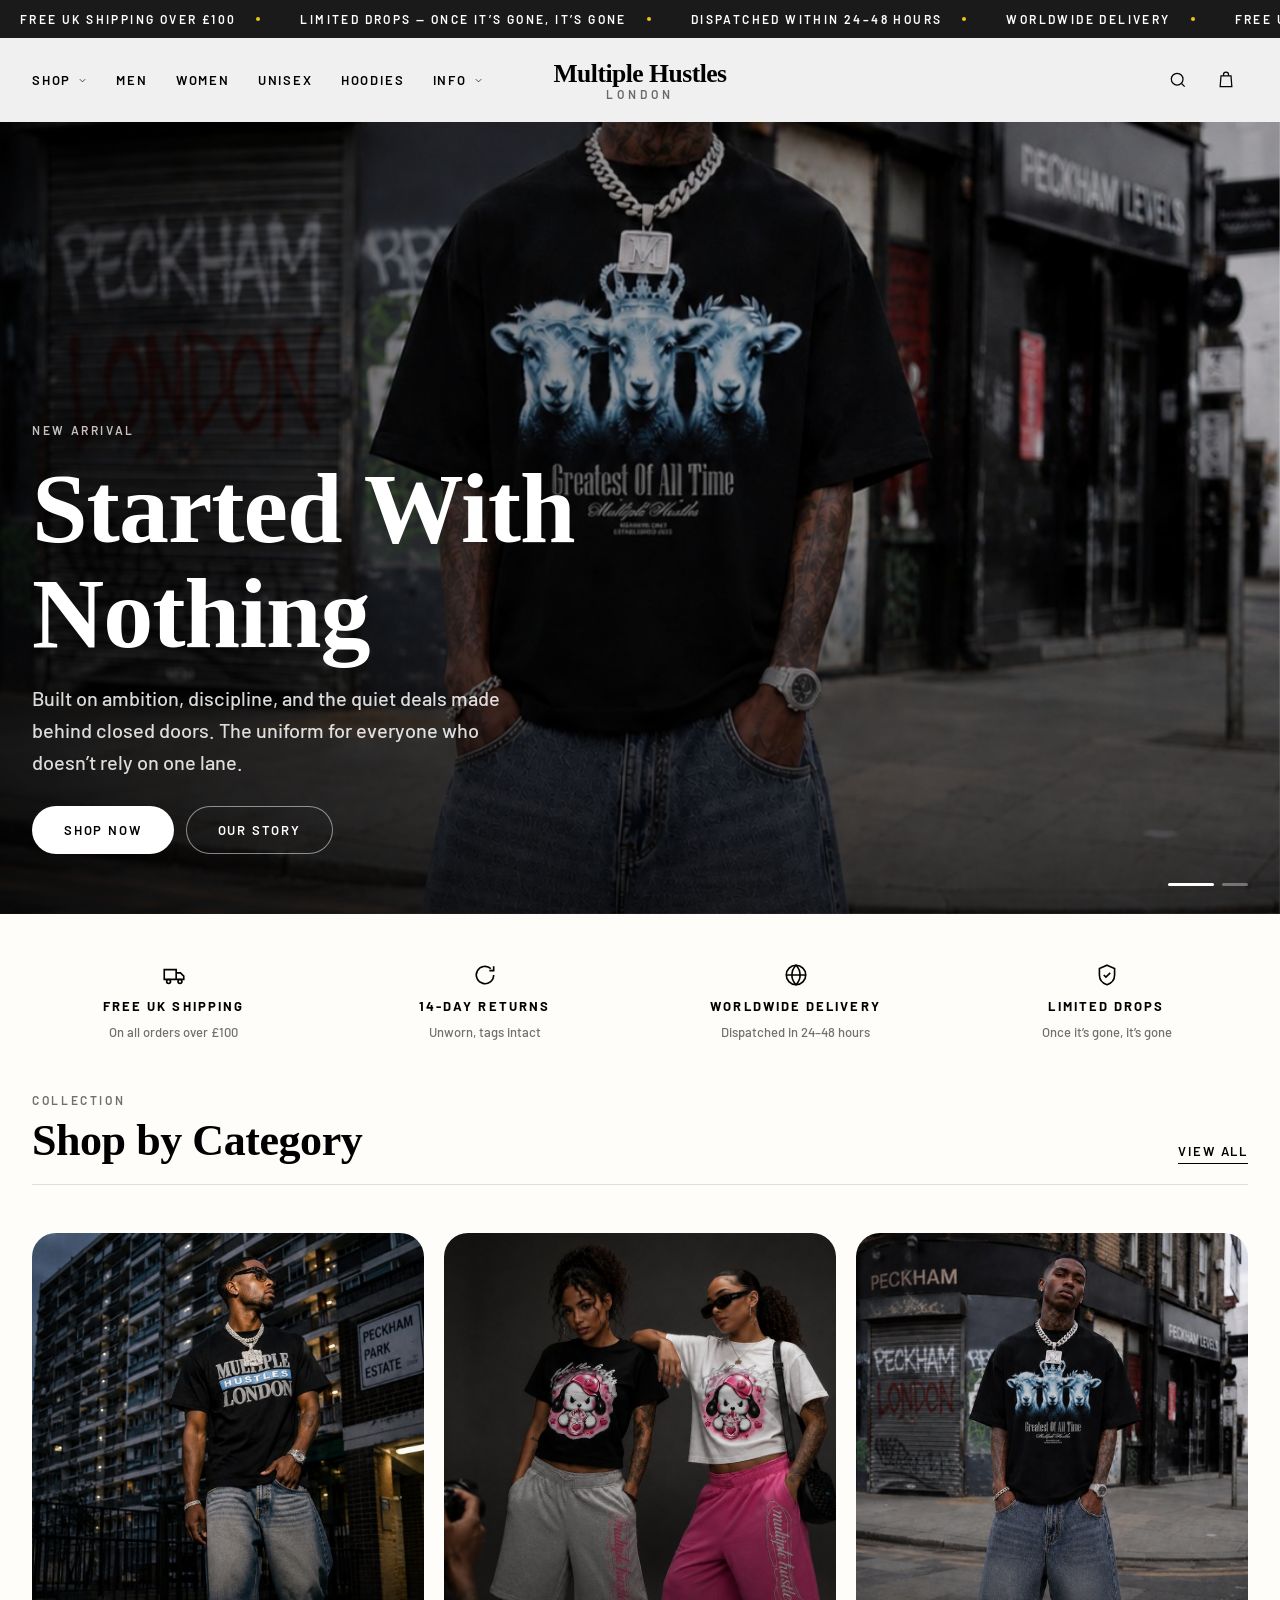
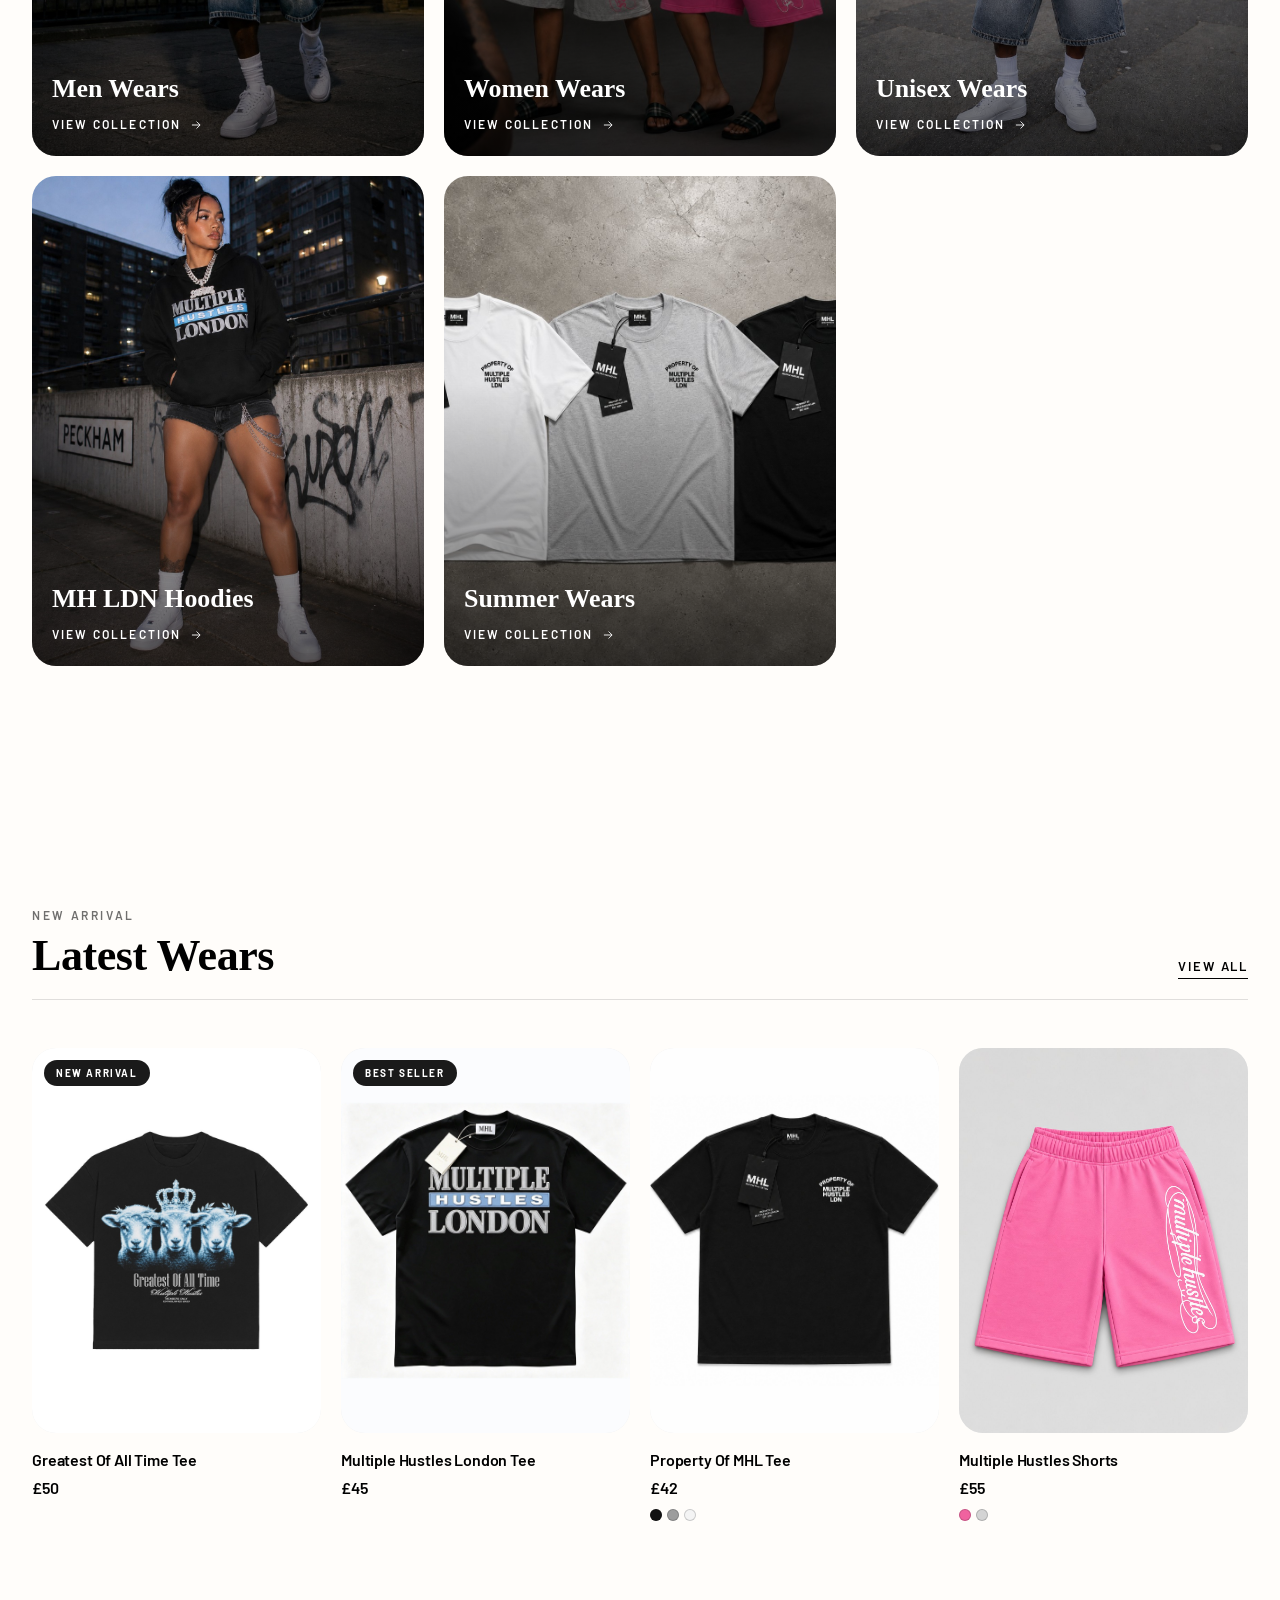
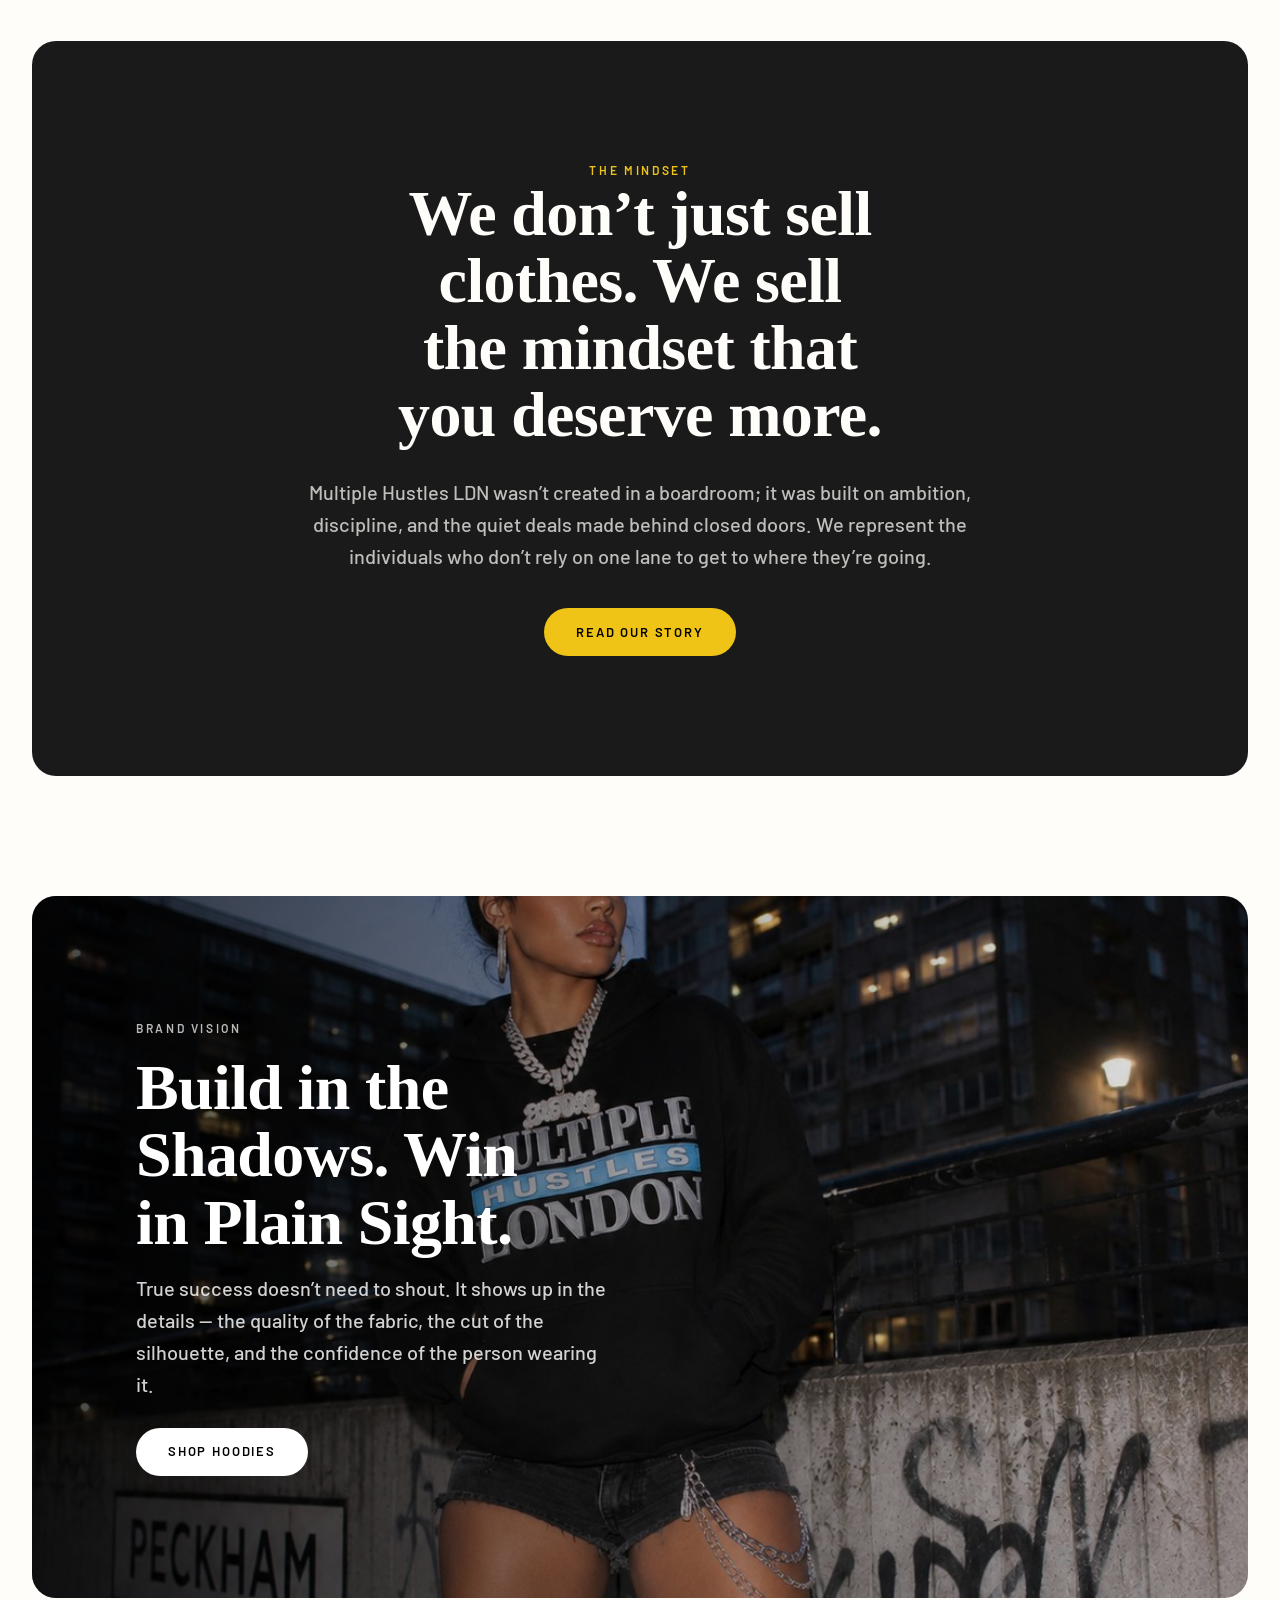
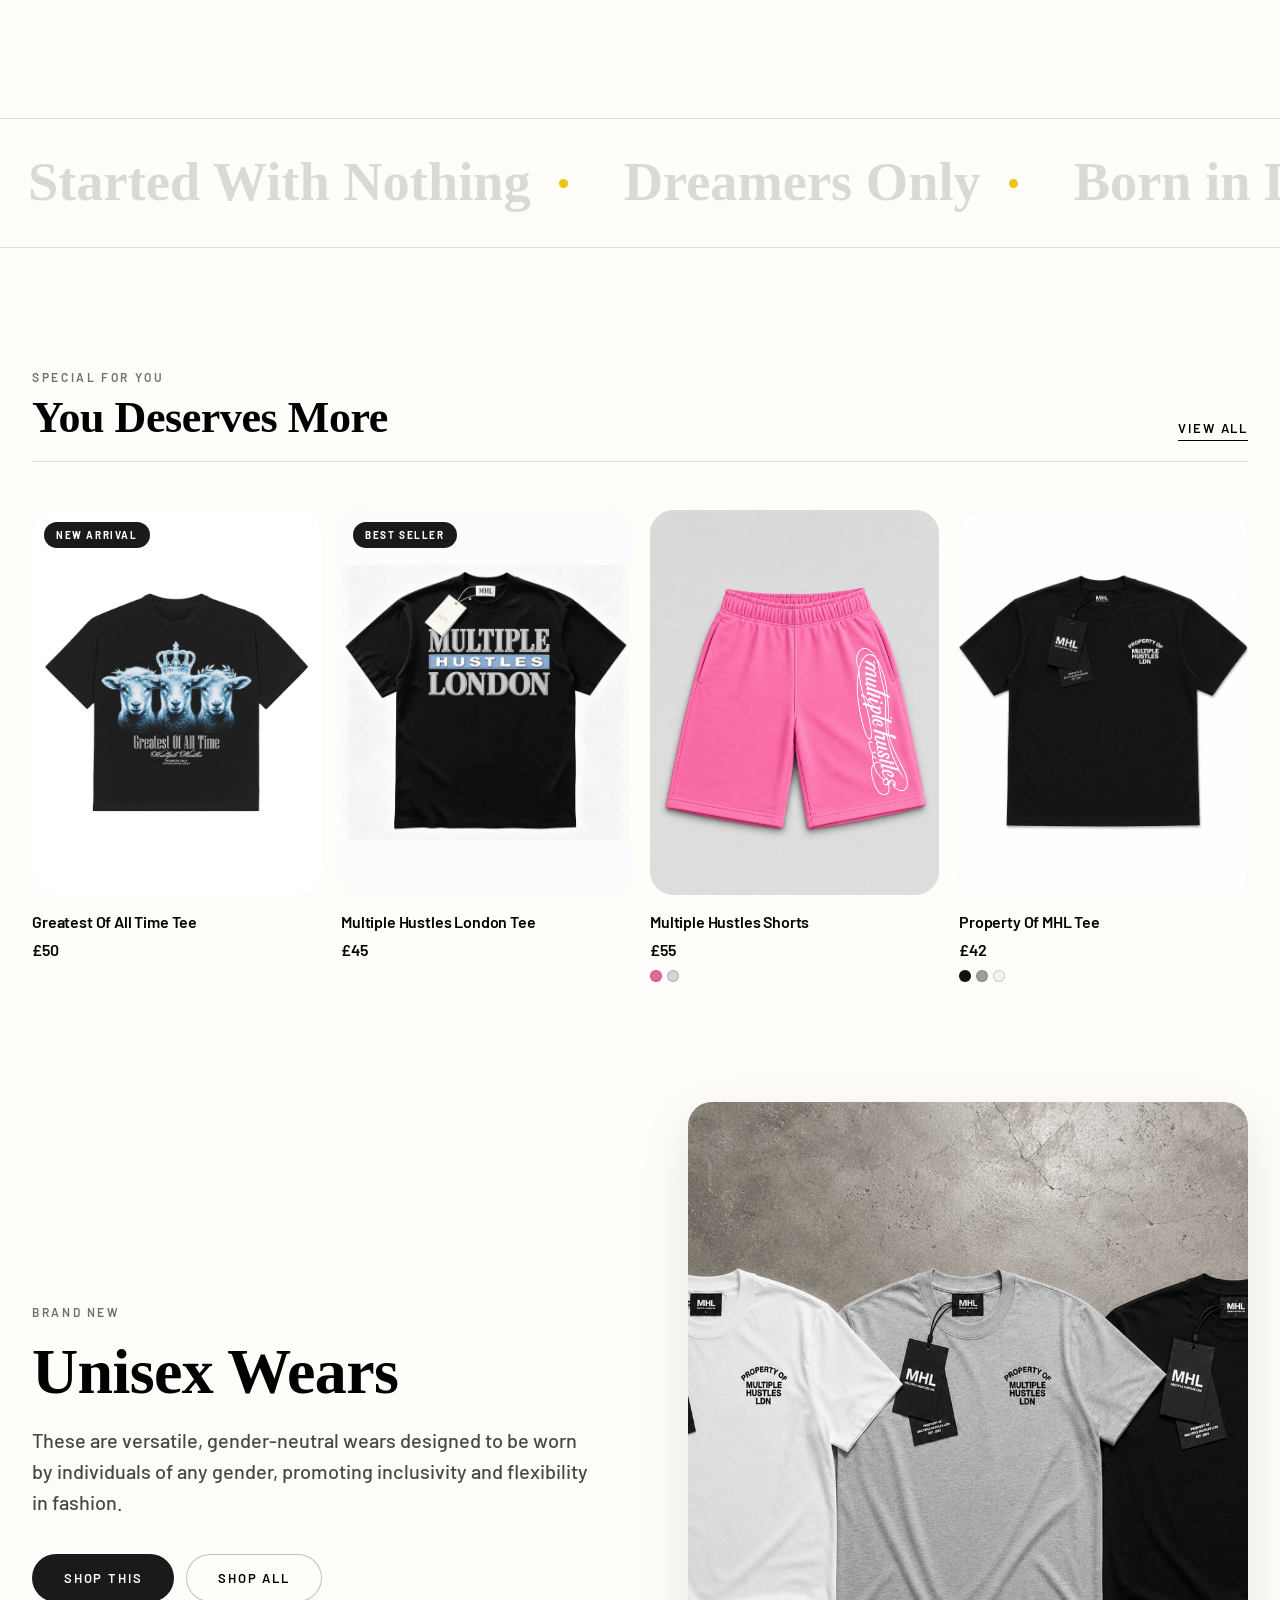
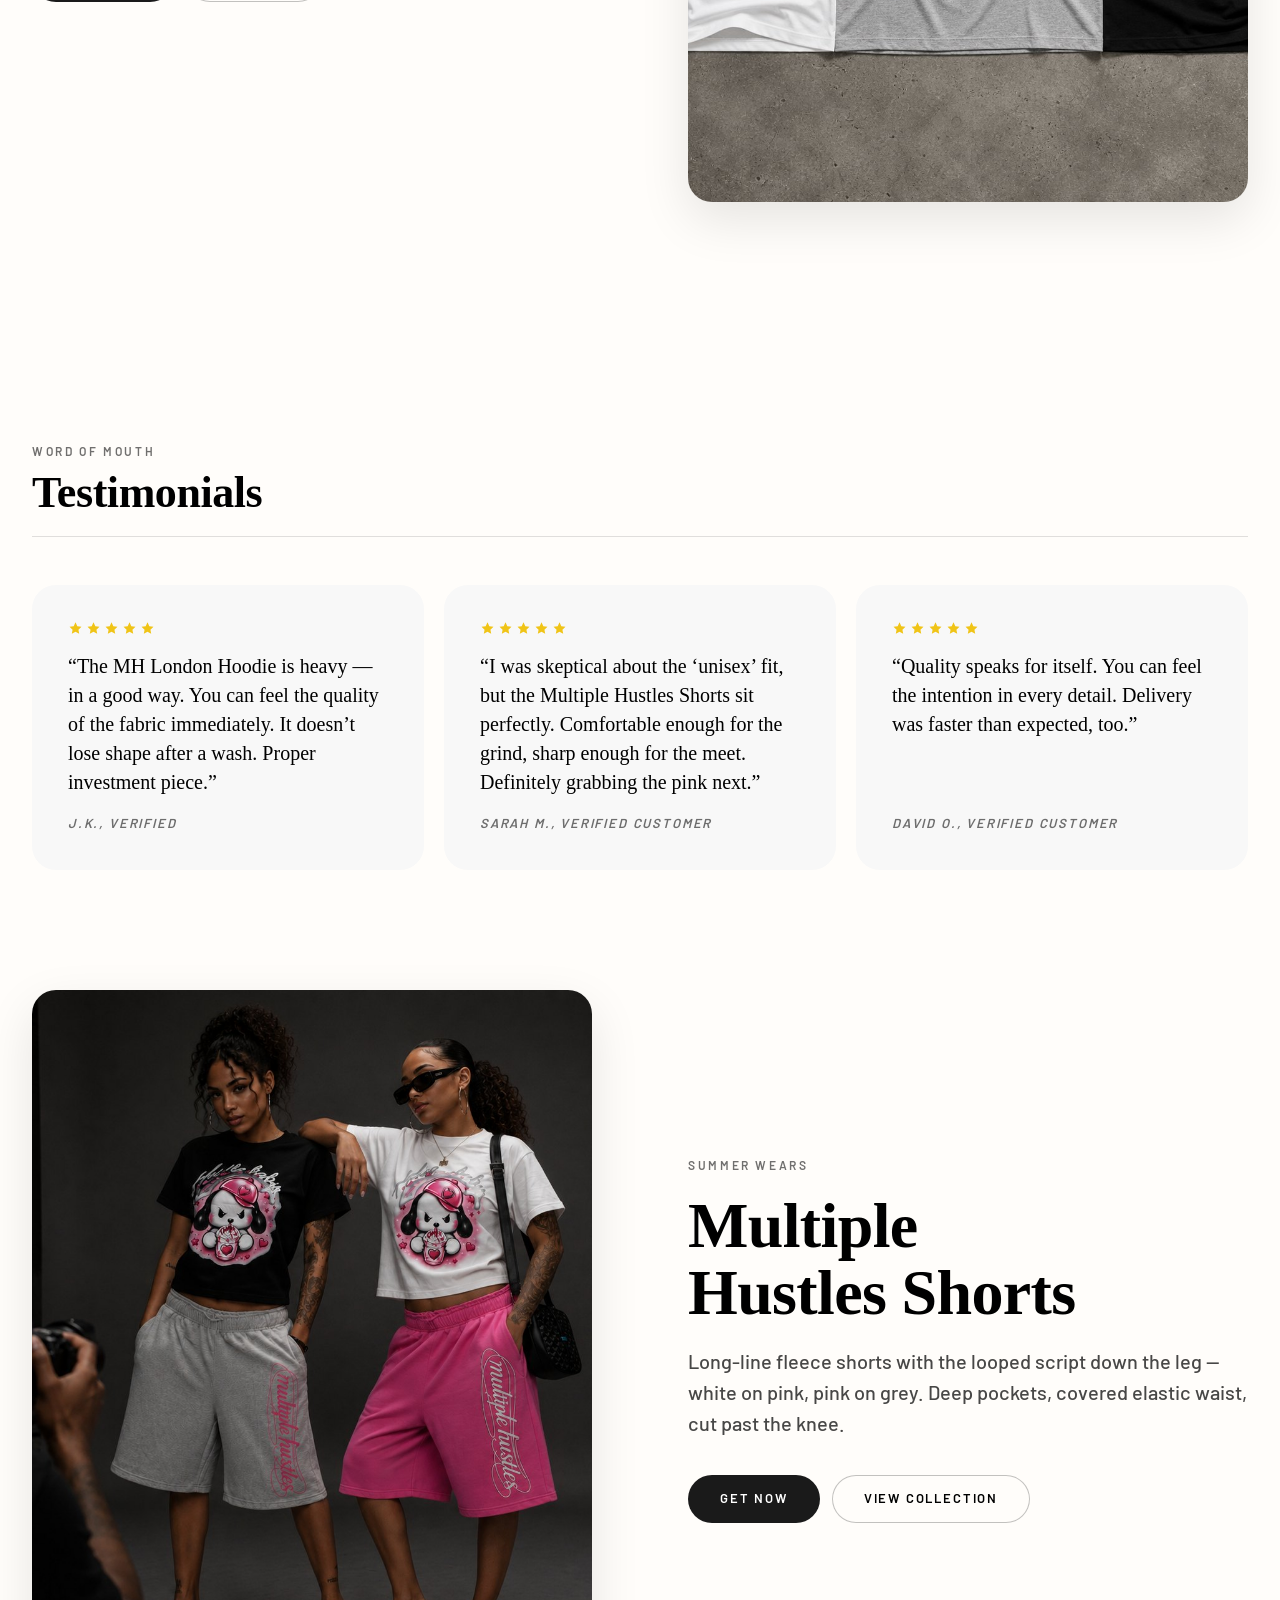
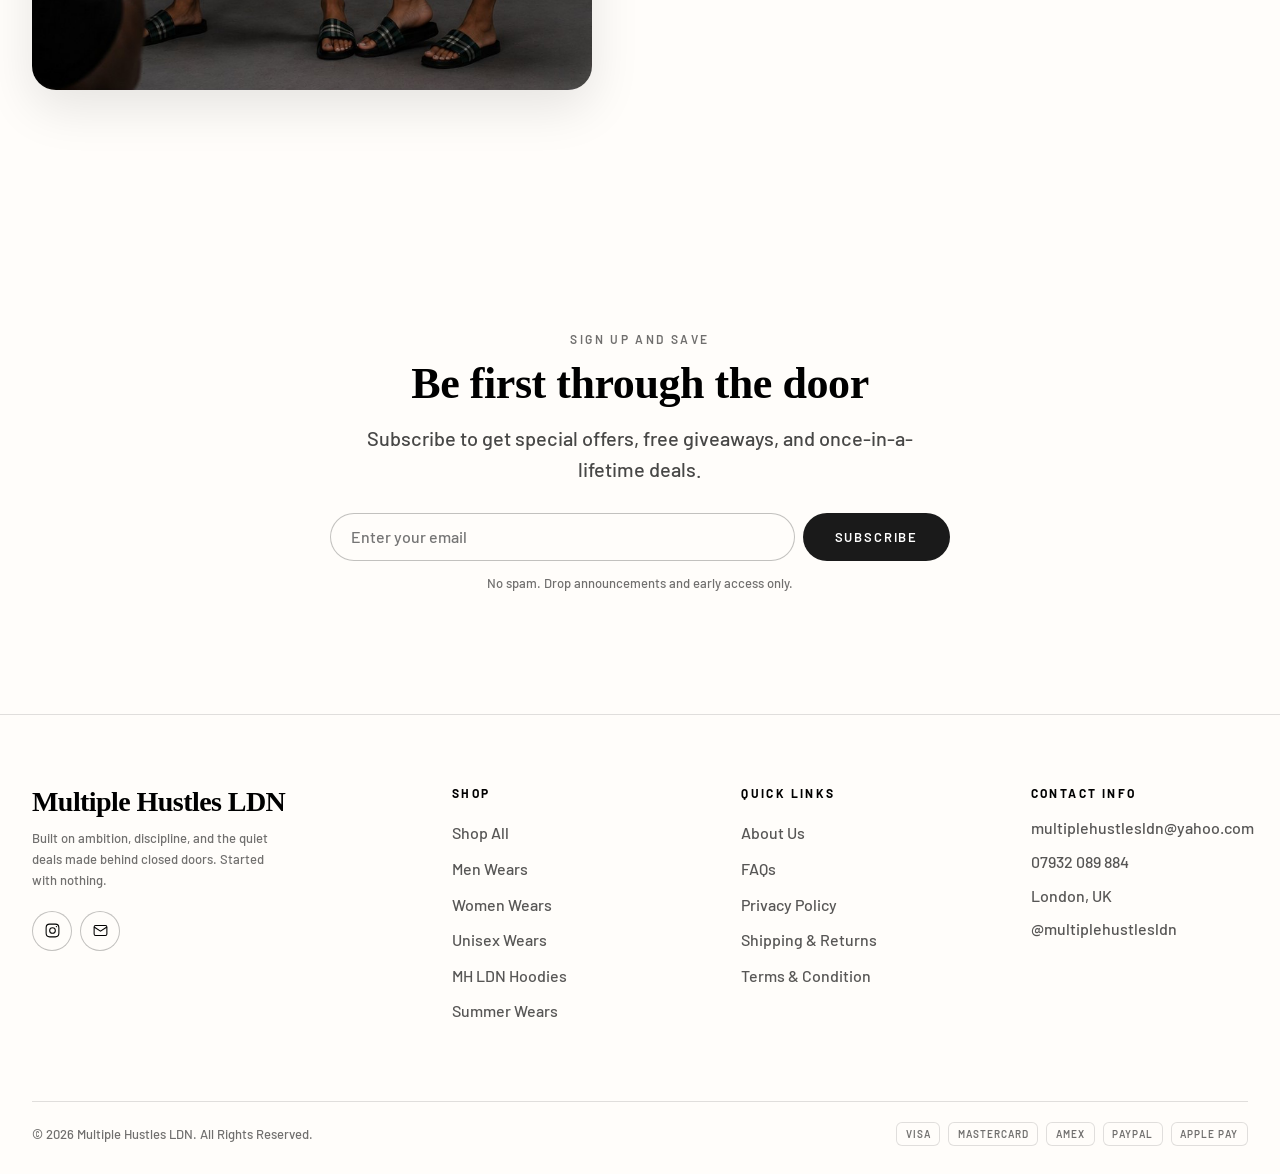
==== commit 1813cad9: "Replace placeholder imagery with the client's product photography The catalogue carried 11 products " ====
--- a/index.html
+++ b/index.html
@@ -4,7 +4,7 @@
 <meta charset="utf-8">
 <meta name="viewport" content="width=device-width, initial-scale=1">
 <title>Multiple Hustles LDN — Started With Nothing</title>
-<meta name="description" content="Multiple Hustles LDN. Limited-drop London streetwear built on ambition and discipline — heavyweight tees, puff-print tracksuits and unisex essentials. Free UK shipping over £100.">
+<meta name="description" content="Multiple Hustles LDN. Limited-drop London streetwear built on ambition and discipline — heavyweight graphic tees, fleece hoodies and long-line shorts. Free UK shipping over £100.">
 <link rel="preload" href="assets/fonts/crimson-pro-700-latin.woff2" as="font" type="font/woff2" crossorigin>
 <link rel="preload" href="assets/fonts/barlow-500-latin.woff2" as="font" type="font/woff2" crossorigin>
 <link rel="stylesheet" href="assets/css/theme.css">
@@ -12,7 +12,7 @@
 <meta property="og:title" content="Multiple Hustles LDN — Started With Nothing">
 <meta property="og:description" content="Limited-drop London streetwear for the ones who don't rely on one lane.">
 <meta property="og:type" content="website">
-<meta property="og:image" content="assets/img/tracksuit-lifestyle.jpg">
+<meta property="og:image" content="assets/img/goat-tee-model.jpg">
 <script type="module" src="assets/js/site.js"></script>
 <script type="module" src="assets/js/home.js"></script>
 </head>
@@ -37,7 +37,7 @@
 
     <div class="hero__slide is-active">
       <div class="hero__media">
-        <img style="--focal:50% 10%" src="assets/img/tracksuit-lifestyle.jpg" alt="Four people walking through a London arcade in matching turquoise and grey Multiple Hustles LDN tracksuits" width="1284" height="1403" fetchpriority="high">
+        <img style="--focal:50% 30%" src="assets/img/goat-tee-model.jpg" alt="Model on a Peckham corner wearing the black Greatest Of All Time tee with denim shorts" width="1086" height="1448" fetchpriority="high">
       </div>
       <div class="container">
         <div class="hero__content">
@@ -54,31 +54,15 @@
 
     <div class="hero__slide">
       <div class="hero__media">
-        <img style="--focal:50% 50%" src="assets/img/crewneck-puff-pair.jpg" alt="Ice blue and black puff-print crewneck sweatshirts laid flat" width="1280" height="1280" loading="lazy">
-      </div>
-      <div class="container">
-        <div class="hero__content">
-          <p class="eyebrow hero__eyebrow">Heavyweight Fleece</p>
-          <h2 class="hero__title">The Puff Print Edit</h2>
-          <p class="hero__text">380gsm brushed-back fleece with a raised puff lockup. Heavy — in a good way. It doesn’t lose shape after a wash.</p>
-          <div class="hero__cta">
-            <a class="btn btn--light" href="collection.html?c=mh-ldn-hoodies">Shop Hoodies</a>
-          </div>
-        </div>
-      </div>
-    </div>
-
-    <div class="hero__slide">
-      <div class="hero__media">
-        <img style="--focal:50% 50%" src="assets/img/tees-flatlay.jpg" alt="Multiple Hustles LDN arc tees laid out in lilac, red, ice blue, royal blue and yellow" width="2048" height="2048" loading="lazy">
+        <img style="--focal:50% 30%" src="assets/img/mh-london-tee-model.jpg" alt="Model outside Peckham Park Estate wearing the Multiple Hustles London tee" width="1122" height="1402" loading="lazy">
       </div>
       <div class="container">
         <div class="hero__content">
           <p class="eyebrow hero__eyebrow">Shop Today</p>
-          <h2 class="hero__title">The Full Colour Run</h2>
-          <p class="hero__text">The arc tee in five colourways. Limited drop — once it’s gone, it’s gone.</p>
+          <h2 class="hero__title">Multiple Hustles London</h2>
+          <p class="hero__text">The stacked lockup in silver and sky blue, printed large on heavyweight black cotton. Limited drop — once it’s gone, it’s gone.</p>
           <div class="hero__cta">
-            <a class="btn btn--light" href="collection.html?c=winter-wear">Shop Summer Wears</a>
+            <a class="btn btn--light" href="product.html?p=multiple-hustles-london-tee">Shop The Tee</a>
           </div>
         </div>
       </div>
@@ -87,7 +71,6 @@
     <div class="hero__dots" role="tablist" aria-label="Choose slide">
       <button class="hero__dot is-active" type="button" role="tab" aria-label="Slide 1"></button>
       <button class="hero__dot" type="button" role="tab" aria-label="Slide 2"></button>
-      <button class="hero__dot" type="button" role="tab" aria-label="Slide 3"></button>
     </div>
   </section>
 
@@ -164,14 +147,14 @@
     <div class="container">
       <article class="editorial" data-reveal>
         <div class="editorial__media">
-          <img src="assets/img/tee-angel-longsleeve.jpg" alt="Black long sleeve tee with an oxblood MHLDN wordmark and renaissance angel graphic" width="1200" height="1200" loading="lazy">
+          <img style="--focal:50% 18%" src="assets/img/mh-london-hoodie-model.jpg" alt="Model in Peckham wearing the black MH London hoodie with the stacked silver and sky blue lockup" width="1122" height="1402" loading="lazy">
         </div>
         <div class="container">
           <div class="editorial__body">
             <p class="eyebrow" style="color:rgba(255,255,255,.72)">Brand Vision</p>
             <h2 class="editorial__title">Build in the Shadows. Win in Plain Sight.</h2>
             <p class="editorial__text">True success doesn’t need to shout. It shows up in the details — the quality of the fabric, the cut of the silhouette, and the confidence of the person wearing it.</p>
-            <a class="btn btn--light" href="collection.html?c=men-wears">Shop Men Wears</a>
+            <a class="btn btn--light" href="collection.html?c=mh-ldn-hoodies">Shop Hoodies</a>
           </div>
         </div>
       </article>
@@ -215,7 +198,7 @@
     <div class="container">
       <div class="split split--reverse">
         <div class="split__media" data-reveal>
-          <img src="assets/img/tee-arc-white-model.jpg" alt="Model wearing a white Multiple Hustles LDN block-logo tee" width="1080" height="1080" loading="lazy">
+          <img src="assets/img/property-tee-trio.jpg" alt="Property Of MHL tees laid out in white, grey marl and black with MHL hangtags" width="1402" height="1122" loading="lazy">
         </div>
         <div data-reveal>
           <p class="eyebrow">Brand New</p>
@@ -248,7 +231,7 @@
             <svg aria-hidden="true"><use href="#i-star"/></svg>
             <svg aria-hidden="true"><use href="#i-star"/></svg>
           </div>
-          <p class="testimonial__quote">“The Puff Print Tracksuit is heavy — in a good way. You can feel the quality of the fabric immediately. It doesn’t lose shape after a wash. Proper investment piece.”</p>
+          <p class="testimonial__quote">“The MH London Hoodie is heavy — in a good way. You can feel the quality of the fabric immediately. It doesn’t lose shape after a wash. Proper investment piece.”</p>
           <cite class="testimonial__author">J.K., Verified</cite>
         </blockquote>
 
@@ -260,7 +243,7 @@
             <svg aria-hidden="true"><use href="#i-star"/></svg>
             <svg aria-hidden="true"><use href="#i-star"/></svg>
           </div>
-          <p class="testimonial__quote">“I was skeptical about the ‘unisex’ fit, but the Straight Leg Set sits perfectly. Comfortable enough for the grind, sharp enough for the meet. Definitely grabbing the turquoise next.”</p>
+          <p class="testimonial__quote">“I was skeptical about the ‘unisex’ fit, but the Multiple Hustles Shorts sit perfectly. Comfortable enough for the grind, sharp enough for the meet. Definitely grabbing the pink next.”</p>
           <cite class="testimonial__author">Sarah M., Verified Customer</cite>
         </blockquote>
 
@@ -279,20 +262,20 @@
     </div>
   </section>
 
-  <!-- =================================================== Accessories -->
+  <!-- ================================================== Summer wears -->
   <section class="section section--flush-top">
     <div class="container">
       <div class="split">
         <div class="split__media" data-reveal>
-          <img src="assets/img/cross-bag-black.jpg" alt="Black Multiple Hustles LDN twin-pouch crossbody bag" width="1200" height="1200" loading="lazy">
+          <img src="assets/img/campaign-studio.jpg" alt="Two models on set wearing Hustle Baby crop tees with the Multiple Hustles shorts in grey and pink" width="1401" height="1123" loading="lazy">
         </div>
         <div data-reveal>
-          <p class="eyebrow">Accessories</p>
-          <h2 class="split__title">Black Multiple Hustles Cross Bag</h2>
-          <p class="lede">Twin-pouch crossbody in matte black technical twill, finished with a metal quick-release buckle. Carry light. Move quiet.</p>
+          <p class="eyebrow">Summer Wears</p>
+          <h2 class="split__title">Multiple Hustles Shorts</h2>
+          <p class="lede">Long-line fleece shorts with the looped script down the leg — white on pink, pink on grey. Deep pockets, covered elastic waist, cut past the knee.</p>
           <div style="display:flex;flex-wrap:wrap;gap:var(--space-3);margin-top:var(--space-7)">
-            <a class="btn" href="product.html?p=black-multiple-hustles-cross-bag">Get Now</a>
-            <a class="btn btn--outline" href="collection.html?c=you-deserves-more">View Collection</a>
+            <a class="btn" href="product.html?p=multiple-hustles-shorts">Get Now</a>
+            <a class="btn btn--outline" href="collection.html?c=winter-wear">View Collection</a>
           </div>
         </div>
       </div>
--- a/assets/css/theme.css
+++ b/assets/css/theme.css
@@ -894,12 +894,16 @@
 
 .product-card { position: relative; display: flex; flex-direction: column; }
 
+/* Product imagery sits on white so the packshots read as one clean grid —
+   the studio backdrop of each shot is padded out to the same 3:4 frame, so
+   the image meets the card edge with no letterbox. */
 .product-card__media {
   position: relative;
   aspect-ratio: 3 / 4;
   border-radius: var(--radius-block);
   overflow: hidden;
-  background: rgb(var(--card));
+  background: #fff;
+  box-shadow: inset 0 0 0 1px rgb(var(--ink) / 0.07);
   margin-block-end: var(--space-4);
 }
 
@@ -991,7 +995,14 @@
 }
 
 .editorial__media { position: absolute; inset: 0; z-index: -1; }
-.editorial__media img { width: 100%; height: 100%; object-fit: cover; }
+.editorial__media img {
+  width: 100%;
+  height: 100%;
+  object-fit: cover;
+  /* Portrait lifestyle shots crop to their midsection in this wide banner —
+     let each section aim the crop at the subject. */
+  object-position: var(--focal, 50% 28%);
+}
 .editorial__media::after {
   content: '';
   position: absolute;
